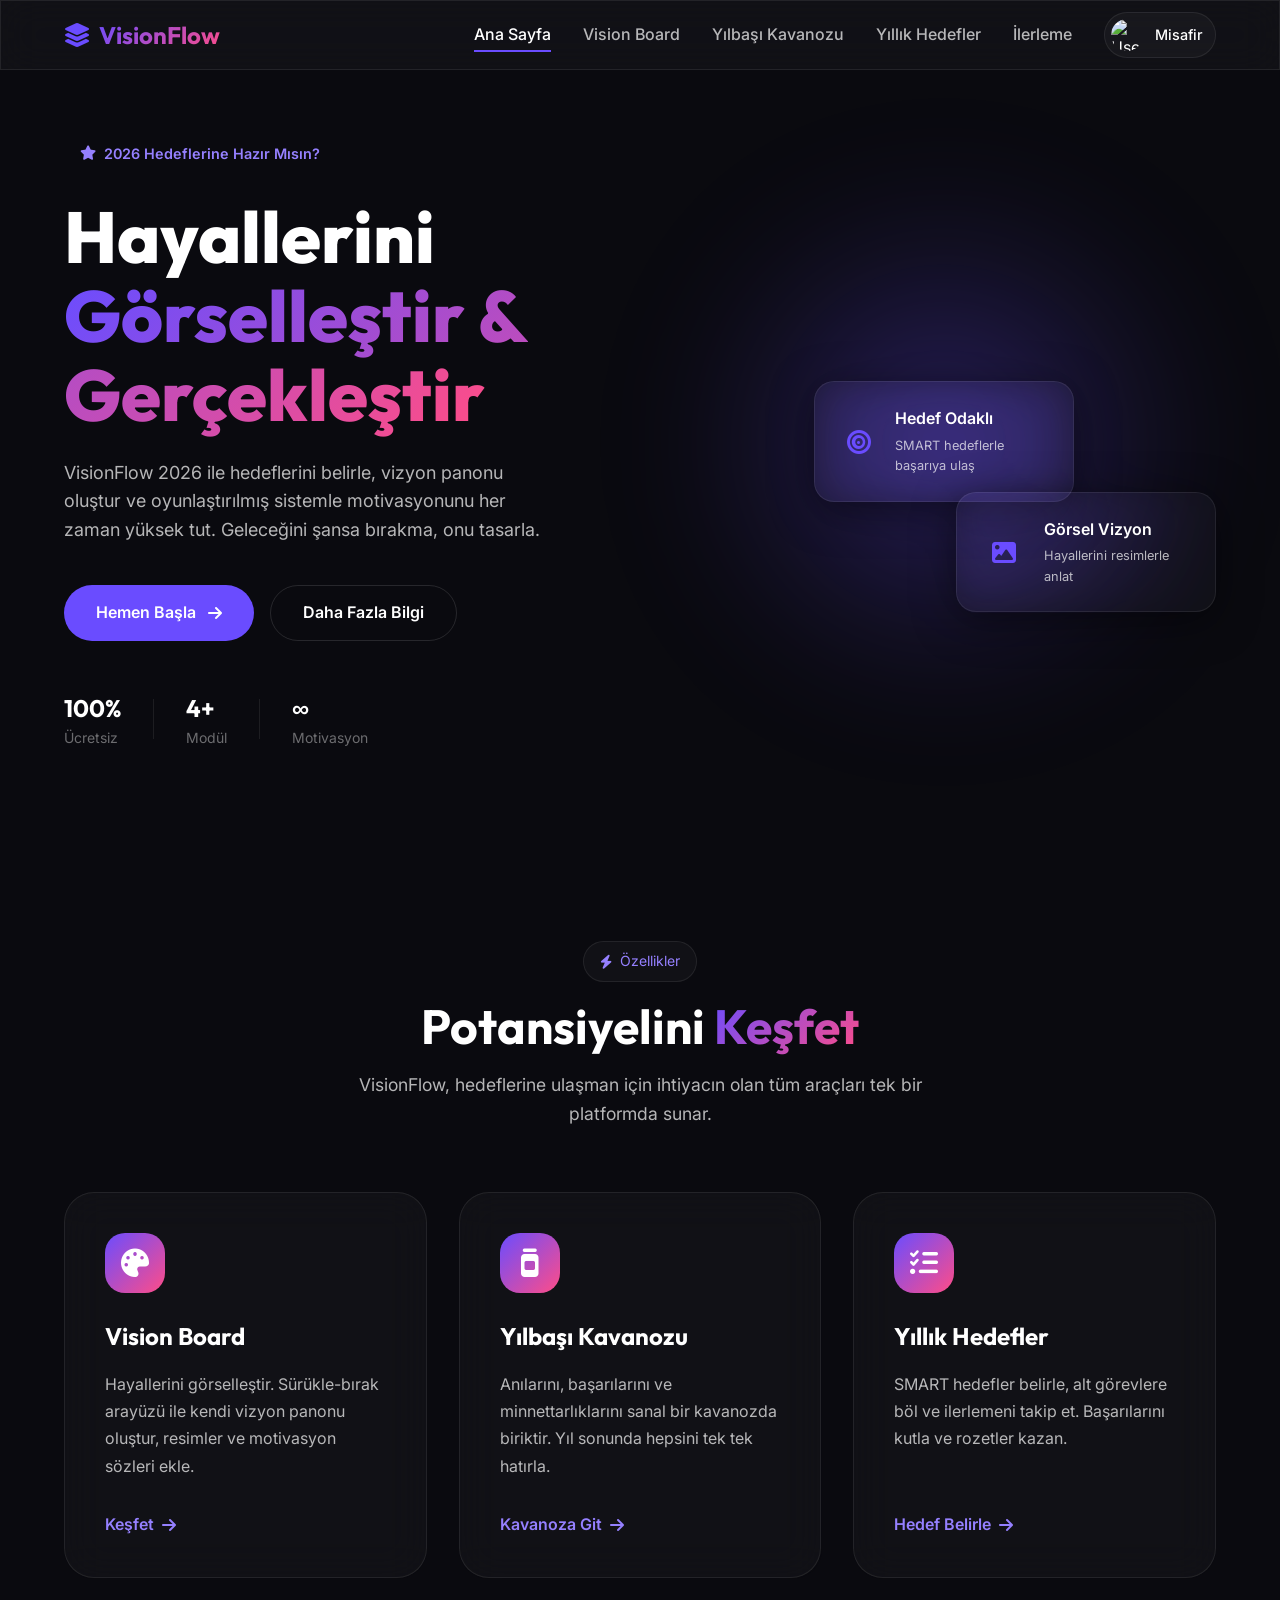
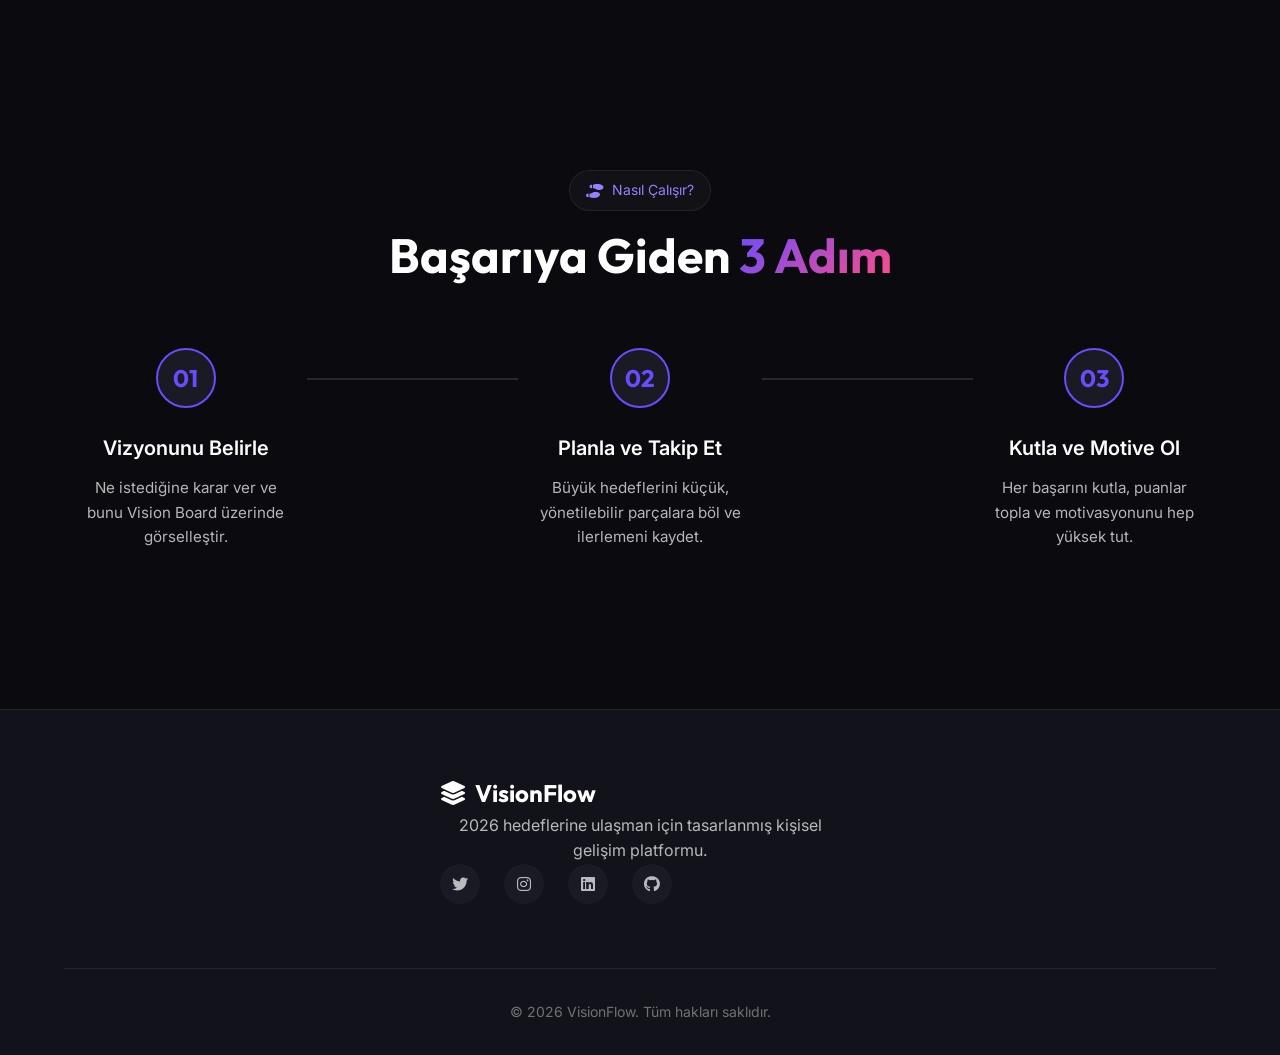
==== index.html @ 08a84262 "first commit" ====
<!DOCTYPE html>
<html lang="tr">
<head>
    <meta charset="UTF-8">
    <meta name="viewport" content="width=device-width, initial-scale=1.0">
    <title>VisionFlow 2026 - Hayallerini Tasarla</title>
    
    <!-- Fonts -->
    <link rel="preconnect" href="https://fonts.googleapis.com">
    <link rel="preconnect" href="https://fonts.gstatic.com" crossorigin>
    <link href="https://fonts.googleapis.com/css2?family=Inter:wght@300;400;500;600&family=Outfit:wght@500;600;700;800&display=swap" rel="stylesheet">
    
    <!-- Icons -->
    <link rel="stylesheet" href="https://cdnjs.cloudflare.com/ajax/libs/font-awesome/6.4.0/css/all.min.css">
    
    <!-- CSS -->
    <link rel="stylesheet" href="css/main.css">
    <link rel="stylesheet" href="css/components.css">
    <link rel="stylesheet" href="css/animations.css">
</head>
<body>
    <!-- Navbar -->
    <nav class="navbar glass">
        <div class="container navbar__container">
            <a href="index.html" class="navbar__logo">
                <i class="fa-solid fa-layer-group"></i>
                <span class="text-gradient">VisionFlow</span>
            </a>
            
            <div class="navbar__menu" id="navbar-menu">
                <ul class="navbar__list">
                    <li class="navbar__item"><a href="index.html" class="navbar__link active">Ana Sayfa</a></li>
                    <li class="navbar__item"><a href="pages/vision-board.html" class="navbar__link">Vision Board</a></li>
                    <li class="navbar__item"><a href="pages/new-year-jar.html" class="navbar__link">Yılbaşı Kavanozu</a></li>
                    <li class="navbar__item"><a href="pages/yearly-goals.html" class="navbar__link">Yıllık Hedefler</a></li>
                    <li class="navbar__item"><a href="pages/dashboard.html" class="navbar__link">İlerleme</a></li>
                </ul>
                <button class="navbar__close" id="navbar-close">
                    <i class="fa-solid fa-xmark"></i>
                </button>
            </div>
            
            <div class="navbar__actions">
                <div class="user-profile">
                    <img src="https://ui-avatars.com/api/?name=User&background=random" alt="User" class="user-avatar">
                    <span class="user-name">Misafir</span>
                </div>
                <button class="navbar__toggle" id="navbar-toggle">
                    <i class="fa-solid fa-bars"></i>
                </button>
            </div>
        </div>
    </nav>

    <!-- Hero Section -->
    <section class="hero section">
        <div class="container hero__container">
            <div class="hero__content">
                <div class="hero__badge fade-in-up">
                    <i class="fa-solid fa-star"></i> 2026 Hedeflerine Hazır Mısın?
                </div>
                <h1 class="hero__title fade-in-up delay-100">
                    Hayallerini <br>
                    <span class="text-gradient">Görselleştir & Gerçekleştir</span>
                </h1>
                <p class="hero__description fade-in-up delay-200">
                    VisionFlow 2026 ile hedeflerini belirle, vizyon panonu oluştur ve oyunlaştırılmış sistemle motivasyonunu her zaman yüksek tut. Geleceğini şansa bırakma, onu tasarla.
                </p>
                <div class="hero__buttons fade-in-up delay-300">
                    <a href="pages/vision-board.html" class="btn btn--primary">
                        Hemen Başla <i class="fa-solid fa-arrow-right"></i>
                    </a>
                    <a href="#features" class="btn btn--outline">
                        Daha Fazla Bilgi
                    </a>
                </div>
                
                <div class="hero__stats fade-in-up delay-400">
                    <div class="stat-item">
                        <span class="stat-number">100%</span>
                        <span class="stat-label">Ücretsiz</span>
                    </div>
                    <div class="stat-divider"></div>
                    <div class="stat-item">
                        <span class="stat-number">4+</span>
                        <span class="stat-label">Modül</span>
                    </div>
                    <div class="stat-divider"></div>
                    <div class="stat-item">
                        <span class="stat-number">∞</span>
                        <span class="stat-label">Motivasyon</span>
                    </div>
                </div>
            </div>
            
            <div class="hero__image fade-in-left delay-200">
                <div class="hero__blob"></div>
                <!-- Placeholder for hero image/illustration -->
                <div class="hero__card glass">
                    <div class="hero__card-icon"><i class="fa-solid fa-bullseye"></i></div>
                    <div class="hero__card-content">
                        <h3>Hedef Odaklı</h3>
                        <p>SMART hedeflerle başarıya ulaş</p>
                    </div>
                </div>
                <div class="hero__card glass hero__card--2">
                    <div class="hero__card-icon"><i class="fa-solid fa-image"></i></div>
                    <div class="hero__card-content">
                        <h3>Görsel Vizyon</h3>
                        <p>Hayallerini resimlerle anlat</p>
                    </div>
                </div>
            </div>
        </div>
    </section>

    <!-- Features Section -->
    <section class="features section" id="features">
        <div class="container">
            <div class="section__header fade-in-up">
                <span class="section__subtitle"><i class="fa-solid fa-bolt"></i> Özellikler</span>
                <h2 class="section__title">Potansiyelini <span class="text-gradient">Keşfet</span></h2>
                <p class="section__description">VisionFlow, hedeflerine ulaşman için ihtiyacın olan tüm araçları tek bir platformda sunar.</p>
            </div>
            
            <div class="features__grid">
                <!-- Feature 1: Vision Board -->
                <div class="feature-card glass fade-in-up delay-100">
                    <div class="feature-card__icon-wrapper">
                        <i class="fa-solid fa-palette feature-card__icon"></i>
                    </div>
                    <h3 class="feature-card__title">Vision Board</h3>
                    <p class="feature-card__description">
                        Hayallerini görselleştir. Sürükle-bırak arayüzü ile kendi vizyon panonu oluştur, resimler ve motivasyon sözleri ekle.
                    </p>
                    <a href="pages/vision-board.html" class="feature-card__link">Keşfet <i class="fa-solid fa-arrow-right"></i></a>
                </div>
                
                <!-- Feature 2: New Year Jar -->
                <div class="feature-card glass fade-in-up delay-200">
                    <div class="feature-card__icon-wrapper">
                        <i class="fa-solid fa-jar feature-card__icon"></i>
                    </div>
                    <h3 class="feature-card__title">Yılbaşı Kavanozu</h3>
                    <p class="feature-card__description">
                        Anılarını, başarılarını ve minnettarlıklarını sanal bir kavanozda biriktir. Yıl sonunda hepsini tek tek hatırla.
                    </p>
                    <a href="pages/new-year-jar.html" class="feature-card__link">Kavanoza Git <i class="fa-solid fa-arrow-right"></i></a>
                </div>
                
                <!-- Feature 3: Yearly Goals -->
                <div class="feature-card glass fade-in-up delay-300">
                    <div class="feature-card__icon-wrapper">
                        <i class="fa-solid fa-list-check feature-card__icon"></i>
                    </div>
                    <h3 class="feature-card__title">Yıllık Hedefler</h3>
                    <p class="feature-card__description">
                        SMART hedefler belirle, alt görevlere böl ve ilerlemeni takip et. Başarılarını kutla ve rozetler kazan.
                    </p>
                    <a href="pages/yearly-goals.html" class="feature-card__link">Hedef Belirle <i class="fa-solid fa-arrow-right"></i></a>
                </div>
            </div>
        </div>
    </section>

    <!-- How It Works Section -->
    <section class="steps section">
        <div class="container">
            <div class="section__header fade-in-up">
                <span class="section__subtitle"><i class="fa-solid fa-shoe-prints"></i> Nasıl Çalışır?</span>
                <h2 class="section__title">Başarıya Giden <span class="text-gradient">3 Adım</span></h2>
            </div>
            
            <div class="steps__wrapper">
                <div class="step-item fade-in-up delay-100">
                    <div class="step-number">01</div>
                    <div class="step-content">
                        <h3>Vizyonunu Belirle</h3>
                        <p>Ne istediğine karar ver ve bunu Vision Board üzerinde görselleştir.</p>
                    </div>
                </div>
                <div class="step-line"></div>
                <div class="step-item fade-in-up delay-200">
                    <div class="step-number">02</div>
                    <div class="step-content">
                        <h3>Planla ve Takip Et</h3>
                        <p>Büyük hedeflerini küçük, yönetilebilir parçalara böl ve ilerlemeni kaydet.</p>
                    </div>
                </div>
                <div class="step-line"></div>
                <div class="step-item fade-in-up delay-300">
                    <div class="step-number">03</div>
                    <div class="step-content">
                        <h3>Kutla ve Motive Ol</h3>
                        <p>Her başarını kutla, puanlar topla ve motivasyonunu hep yüksek tut.</p>
                    </div>
                </div>
            </div>
        </div>
    </section>

    <!-- Footer -->
    <footer class="footer">
        <div class="container footer__container">
            <div class="footer__content">
                <a href="#" class="footer__logo">
                    <i class="fa-solid fa-layer-group"></i> VisionFlow
                </a>
                <p class="footer__text">
                    2026 hedeflerine ulaşman için tasarlanmış kişisel gelişim platformu.
                </p>
                <div class="footer__social">
                    <a href="#" class="footer__social-link"><i class="fa-brands fa-twitter"></i></a>
                    <a href="#" class="footer__social-link"><i class="fa-brands fa-instagram"></i></a>
                    <a href="#" class="footer__social-link"><i class="fa-brands fa-linkedin"></i></a>
                    <a href="#" class="footer__social-link"><i class="fa-brands fa-github"></i></a>
                </div>
            </div>
            <div class="footer__bottom">
                <p>&copy; 2026 VisionFlow. Tüm hakları saklıdır.</p>
            </div>
        </div>
    </footer>

    <!-- Scripts -->
    <script src="js/app.js"></script>
</body>
</html>
---- css/main.css ----
/* ===== CSS VARIABLES ===== */
:root {
    /* Primary Colors */
    --primary-hue: 250;
    --primary: hsl(var(--primary-hue), 100%, 65%);
    --primary-light: hsl(var(--primary-hue), 100%, 75%);
    --primary-dark: hsl(var(--primary-hue), 100%, 45%);
    --primary-bg: hsl(var(--primary-hue), 100%, 97%);
    
    /* Accent Colors */
    --accent-1: hsl(340, 100%, 65%);
    --accent-2: hsl(170, 100%, 45%);
    --accent-3: hsl(45, 100%, 55%);
    --accent-4: hsl(200, 100%, 55%);
    
    /* Category Colors */
    --cat-health: hsl(140, 70%, 45%);
    --cat-career: hsl(220, 70%, 55%);
    --cat-finance: hsl(45, 85%, 50%);
    --cat-education: hsl(280, 70%, 55%);
    --cat-relationships: hsl(340, 70%, 55%);
    --cat-personal: hsl(170, 70%, 45%);
    
    /* Neutral Colors */
    --bg-primary: #0a0a0f;
    --bg-secondary: #12121a;
    --bg-tertiary: #1a1a25;
    --bg-card: rgba(255, 255, 255, 0.03);
    --bg-card-hover: rgba(255, 255, 255, 0.06);
    
    --text-primary: #ffffff;
    --text-secondary: rgba(255, 255, 255, 0.7);
    --text-muted: rgba(255, 255, 255, 0.4);
    
    --border-color: rgba(255, 255, 255, 0.08);
    --border-light: rgba(255, 255, 255, 0.12);
    
    /* Gradients */
    --gradient-primary: linear-gradient(135deg, var(--primary), var(--accent-1));
    --gradient-card: linear-gradient(135deg, rgba(255,255,255,0.1), rgba(255,255,255,0.02));
    --gradient-glow: radial-gradient(circle, var(--primary) 0%, transparent 70%);
    
    /* Shadows */
    --shadow-sm: 0 2px 8px rgba(0, 0, 0, 0.3);
    --shadow-md: 0 4px 20px rgba(0, 0, 0, 0.4);
    --shadow-lg: 0 8px 40px rgba(0, 0, 0, 0.5);
    --shadow-glow: 0 0 30px rgba(var(--primary-hue), 100%, 65%, 0.3);
    
    /* Typography */
    --font-primary: 'Outfit', sans-serif;
    --font-secondary: 'Inter', sans-serif;
    
    /* Spacing */
    --container-width: 1200px;
    --section-padding: 6rem;
    --header-height: 70px;
    
    /* Transitions */
    --transition-fast: 0.2s ease;
    --transition-normal: 0.3s ease;
    --transition-slow: 0.5s ease;
    
    /* Border Radius */
    --radius-sm: 8px;
    --radius-md: 12px;
    --radius-lg: 20px;
    --radius-xl: 30px;
    --radius-full: 9999px;
}

/* ===== RESET & BASE ===== */
*, *::before, *::after {
    margin: 0;
    padding: 0;
    box-sizing: border-box;
}

html {
    scroll-behavior: smooth;
    font-size: 16px;
}

body {
    font-family: var(--font-secondary);
    background: var(--bg-primary);
    color: var(--text-primary);
    line-height: 1.6;
    overflow-x: hidden;
    min-height: 100vh;
}

a {
    text-decoration: none;
    color: inherit;
    transition: var(--transition-fast);
}

ul, ol {
    list-style: none;
}

img {
    max-width: 100%;
    height: auto;
    display: block;
}

button {
    font-family: inherit;
    cursor: pointer;
    border: none;
    outline: none;
    background: none;
}

input, textarea, select {
    font-family: inherit;
    font-size: inherit;
    border: none;
    outline: none;
}

/* ===== UTILITY CLASSES ===== */
.container {
    max-width: var(--container-width);
    margin: 0 auto;
    padding: 0 1.5rem;
}

.section {
    padding: var(--section-padding) 0;
}

.text-gradient {
    background: var(--gradient-primary);
    -webkit-background-clip: text;
    -webkit-text-fill-color: transparent;
    background-clip: text;
}

.glass {
    background: var(--bg-card);
    backdrop-filter: blur(20px);
    -webkit-backdrop-filter: blur(20px);
    border: 1px solid var(--border-color);
}

/* ===== SECTION HEADER ===== */
.section__header {
    text-align: center;
    max-width: 600px;
    margin: 0 auto 4rem;
}

.section__subtitle {
    display: inline-flex;
    align-items: center;
    gap: 0.5rem;
    padding: 0.5rem 1rem;
    background: var(--bg-card);
    border: 1px solid var(--border-color);
    border-radius: var(--radius-full);
    font-size: 0.875rem;
    color: var(--primary-light);
    margin-bottom: 1rem;
}

.section__title {
    font-family: var(--font-primary);
    font-size: clamp(2rem, 5vw, 3rem);
    font-weight: 700;
    line-height: 1.2;
    margin-bottom: 1rem;
}

.section__description {
    font-size: 1.1rem;
    color: var(--text-secondary);
}

/* ===== SCROLLBAR ===== */
::-webkit-scrollbar {
    width: 10px;
}

::-webkit-scrollbar-track {
    background: var(--bg-secondary);
}

::-webkit-scrollbar-thumb {
    background: var(--bg-tertiary);
    border-radius: 5px;
}

::-webkit-scrollbar-thumb:hover {
    background: var(--primary);
}

/* ===== SELECTION ===== */
::selection {
    background: var(--primary);
    color: white;
}
---- css/components.css ----
/* ===== COMPONENTS CSS ===== */

/* --- Buttons --- */
.btn {
    display: inline-flex;
    align-items: center;
    justify-content: center;
    gap: 0.75rem;
    padding: 0.875rem 2rem;
    border-radius: var(--radius-full);
    font-weight: 600;
    font-size: 1rem;
    transition: var(--transition-normal);
    position: relative;
    overflow: hidden;
    z-index: 1;
}

.btn--primary {
    background: var(--primary);
    color: white;
    box-shadow: 0 4px 15px rgba(var(--primary-hue), 100%, 65%, 0.4);
}

.btn--primary:hover {
    background: var(--primary-dark);
    transform: translateY(-2px);
    box-shadow: 0 8px 25px rgba(var(--primary-hue), 100%, 65%, 0.5);
}

.btn--outline {
    background: transparent;
    border: 1px solid var(--border-light);
    color: var(--text-primary);
}

.btn--outline:hover {
    border-color: var(--primary);
    color: var(--primary);
    background: rgba(var(--primary-hue), 100%, 65%, 0.05);
}

/* --- Navbar --- */
.navbar {
    position: fixed;
    top: 0;
    left: 0;
    width: 100%;
    height: var(--header-height);
    z-index: 1000;
    border-bottom: 1px solid var(--border-color);
}

.navbar__container {
    height: 100%;
    display: flex;
    align-items: center;
    justify-content: space-between;
}

.navbar__logo {
    display: flex;
    align-items: center;
    gap: 0.5rem;
    font-family: var(--font-primary);
    font-weight: 700;
    font-size: 1.5rem;
    color: var(--text-primary);
}

.navbar__logo i {
    color: var(--primary);
}

.navbar__menu {
    margin-left: auto;
    margin-right: 2rem;
}

.navbar__list {
    display: flex;
    gap: 2rem;
}

.navbar__link {
    font-weight: 500;
    color: var(--text-secondary);
    position: relative;
    padding: 0.5rem 0;
}

.navbar__link:hover,
.navbar__link.active {
    color: var(--text-primary);
}

.navbar__link::after {
    content: '';
    position: absolute;
    bottom: 0;
    left: 0;
    width: 0;
    height: 2px;
    background: var(--primary);
    transition: var(--transition-normal);
}

.navbar__link:hover::after,
.navbar__link.active::after {
    width: 100%;
}

.navbar__actions {
    display: flex;
    align-items: center;
    gap: 1rem;
}

.user-profile {
    display: flex;
    align-items: center;
    gap: 0.75rem;
    padding: 0.35rem 0.75rem 0.35rem 0.35rem;
    background: var(--bg-card);
    border: 1px solid var(--border-color);
    border-radius: var(--radius-full);
    cursor: pointer;
    transition: var(--transition-fast);
}

.user-profile:hover {
    background: var(--bg-card-hover);
    border-color: var(--primary-light);
}

.user-avatar {
    width: 32px;
    height: 32px;
    border-radius: 50%;
    object-fit: cover;
}

.user-name {
    font-size: 0.9rem;
    font-weight: 500;
}

.navbar__toggle,
.navbar__close {
    display: none;
    font-size: 1.5rem;
    color: var(--text-primary);
}

/* --- Hero Section --- */
.hero {
    position: relative;
    padding-top: calc(var(--header-height) + 4rem);
    overflow: hidden;
}

.hero__container {
    display: grid;
    grid-template-columns: 1fr 1fr;
    align-items: center;
    gap: 4rem;
}

.hero__badge {
    display: inline-flex;
    align-items: center;
    gap: 0.5rem;
    padding: 0.5rem 1rem;
    background: rgba(var(--primary-hue), 100%, 65%, 0.1);
    border: 1px solid rgba(var(--primary-hue), 100%, 65%, 0.2);
    border-radius: var(--radius-full);
    color: var(--primary-light);
    font-weight: 600;
    font-size: 0.9rem;
    margin-bottom: 1.5rem;
}

.hero__title {
    font-family: var(--font-primary);
    font-size: clamp(2.5rem, 6vw, 4.5rem);
    font-weight: 800;
    line-height: 1.1;
    margin-bottom: 1.5rem;
}

.hero__description {
    font-size: 1.125rem;
    color: var(--text-secondary);
    margin-bottom: 2.5rem;
    max-width: 500px;
}

.hero__buttons {
    display: flex;
    gap: 1rem;
    margin-bottom: 3rem;
}

.hero__stats {
    display: flex;
    align-items: center;
    gap: 2rem;
}

.stat-item {
    display: flex;
    flex-direction: column;
}

.stat-number {
    font-family: var(--font-primary);
    font-size: 1.5rem;
    font-weight: 700;
    color: var(--text-primary);
}

.stat-label {
    font-size: 0.875rem;
    color: var(--text-muted);
}

.stat-divider {
    width: 1px;
    height: 40px;
    background: var(--border-color);
}

.hero__image {
    position: relative;
    height: 500px;
    display: flex;
    align-items: center;
    justify-content: center;
}

.hero__blob {
    position: absolute;
    width: 500px;
    height: 500px;
    background: var(--gradient-glow);
    filter: blur(80px);
    opacity: 0.4;
    z-index: -1;
    border-radius: 50%;
}

.hero__card {
    position: absolute;
    padding: 1.5rem;
    border-radius: var(--radius-lg);
    width: 260px;
    display: flex;
    align-items: center;
    gap: 1rem;
    box-shadow: var(--shadow-lg);
    animation: float 6s ease-in-out infinite;
}

.hero__card--2 {
    top: 60%;
    right: 0;
    animation-delay: 3s;
}

.hero__card:first-of-type {
    top: 20%;
    left: 0;
}

.hero__card-icon {
    width: 50px;
    height: 50px;
    border-radius: var(--radius-md);
    background: rgba(var(--primary-hue), 100%, 65%, 0.1);
    display: flex;
    align-items: center;
    justify-content: center;
    font-size: 1.5rem;
    color: var(--primary);
}

.hero__card-content h3 {
    font-size: 1rem;
    font-weight: 600;
    margin-bottom: 0.25rem;
}

.hero__card-content p {
    font-size: 0.8rem;
    color: var(--text-secondary);
}

/* --- Features Section --- */
.features__grid {
    display: grid;
    grid-template-columns: repeat(auto-fit, minmax(300px, 1fr));
    gap: 2rem;
}

.feature-card {
    padding: 2.5rem;
    border-radius: var(--radius-xl);
    transition: var(--transition-normal);
    display: flex;
    flex-direction: column;
    align-items: flex-start;
    height: 100%;
}

.feature-card:hover {
    transform: translateY(-10px);
    background: var(--bg-card-hover);
    border-color: var(--primary-light);
    box-shadow: var(--shadow-glow);
}

.feature-card__icon-wrapper {
    width: 60px;
    height: 60px;
    border-radius: var(--radius-lg);
    background: var(--gradient-primary);
    display: flex;
    align-items: center;
    justify-content: center;
    margin-bottom: 1.5rem;
}

.feature-card__icon {
    font-size: 1.75rem;
    color: white;
}

.feature-card__title {
    font-family: var(--font-primary);
    font-size: 1.5rem;
    font-weight: 700;
    margin-bottom: 1rem;
}

.feature-card__description {
    color: var(--text-secondary);
    margin-bottom: 2rem;
    line-height: 1.7;
    flex-grow: 1;
}

.feature-card__link {
    font-weight: 600;
    color: var(--primary-light);
    display: inline-flex;
    align-items: center;
    gap: 0.5rem;
    transition: var(--transition-fast);
}

.feature-card__link:hover {
    gap: 0.75rem;
    color: var(--primary);
}

/* --- Steps Section --- */
.steps__wrapper {
    display: flex;
    align-items: flex-start;
    justify-content: space-between;
    position: relative;
    margin-top: 3rem;
}

.step-item {
    flex: 1;
    text-align: center;
    position: relative;
    z-index: 2;
    padding: 0 1rem;
}

.step-number {
    width: 60px;
    height: 60px;
    background: var(--bg-tertiary);
    border: 2px solid var(--primary);
    border-radius: 50%;
    display: flex;
    align-items: center;
    justify-content: center;
    font-family: var(--font-primary);
    font-size: 1.5rem;
    font-weight: 700;
    color: var(--primary);
    margin: 0 auto 1.5rem;
    box-shadow: 0 0 0 8px var(--bg-primary);
}

.step-content h3 {
    font-size: 1.25rem;
    font-weight: 600;
    margin-bottom: 0.75rem;
}

.step-content p {
    font-size: 0.95rem;
    color: var(--text-secondary);
}

.step-line {
    flex: 1;
    height: 2px;
    background: var(--border-light);
    margin-top: 30px;
    position: relative;
    z-index: 1;
}

/* --- Footer --- */
.footer {
    background: var(--bg-secondary);
    padding: 4rem 0 2rem;
    border-top: 1px solid var(--border-color);
    margin-top: 4rem;
}

.footer__container {
    display: flex;
    flex-direction: column;
    align-items: center;
    text-align: center;
    gap: 2rem;
}

.footer__logo {
    font-family: var(--font-primary);
    font-size: 1.5rem;
    font-weight: 700;
    color: var(--text-primary);
    display: flex;
    align-items: center;
    gap: 0.5rem;
}

.footer__text {
    color: var(--text-secondary);
    max-width: 400px;
}

.footer__social {
    display: flex;
    gap: 1.5rem;
}

.footer__social-link {
    width: 40px;
    height: 40px;
    border-radius: 50%;
    background: var(--bg-tertiary);
    display: flex;
    align-items: center;
    justify-content: center;
    color: var(--text-secondary);
    transition: var(--transition-fast);
}

.footer__social-link:hover {
    background: var(--primary);
    color: white;
    transform: translateY(-3px);
}

.footer__bottom {
    margin-top: 2rem;
    padding-top: 2rem;
    border-top: 1px solid var(--border-color);
    width: 100%;
    text-align: center;
}

.footer__bottom p {
    font-size: 0.875rem;
    color: var(--text-muted);
}

/* --- Responsive --- */
@media (max-width: 968px) {
    .hero__container {
        grid-template-columns: 1fr;
        text-align: center;
        gap: 3rem;
    }

    .hero__description {
        margin-left: auto;
        margin-right: auto;
    }

    .hero__buttons {
        justify-content: center;
    }

    .hero__stats {
        justify-content: center;
    }

    .hero__image {
        height: 400px;
    }

    .steps__wrapper {
        flex-direction: column;
        gap: 2rem;
    }

    .step-line {
        display: none;
    }

    .step-item {
        display: flex;
        align-items: center;
        text-align: left;
        gap: 1.5rem;
        width: 100%;
    }

    .step-number {
        margin: 0;
        flex-shrink: 0;
    }
}

@media (max-width: 768px) {
    .navbar__menu {
        position: fixed;
        top: 0;
        right: -100%;
        width: 80%;
        height: 100%;
        background: var(--bg-secondary);
        padding: 4rem 2rem;
        transition: var(--transition-normal);
        box-shadow: var(--shadow-lg);
    }

    .navbar__menu.show-menu {
        right: 0;
    }

    .navbar__list {
        flex-direction: column;
        gap: 1.5rem;
    }

    .navbar__toggle,
    .navbar__close {
        display: block;
    }

    .navbar__close {
        position: absolute;
        top: 1.5rem;
        right: 1.5rem;
    }

    .user-profile {
        display: none;
        /* Hide on mobile for simplicity or move to menu */
    }
}
---- css/animations.css ----
/* ===== ANIMATIONS CSS ===== */

/* --- Keyframes --- */
@keyframes fadeInUp {
    from {
        opacity: 0;
        transform: translateY(30px);
    }

    to {
        opacity: 1;
        transform: translateY(0);
    }
}

@keyframes fadeIn {
    from {
        opacity: 0;
    }

    to {
        opacity: 1;
    }
}

@keyframes fadeInLeft {
    from {
        opacity: 0;
        transform: translateX(30px);
    }

    to {
        opacity: 1;
        transform: translateX(0);
    }
}

@keyframes float {
    0% {
        transform: translateY(0);
    }

    50% {
        transform: translateY(-15px);
    }

    100% {
        transform: translateY(0);
    }
}

@keyframes pulse {
    0% {
        box-shadow: 0 0 0 0 rgba(var(--primary-hue), 100%, 65%, 0.4);
    }

    70% {
        box-shadow: 0 0 0 10px rgba(var(--primary-hue), 100%, 65%, 0);
    }

    100% {
        box-shadow: 0 0 0 0 rgba(var(--primary-hue), 100%, 65%, 0);
    }
}

/* --- Utility Classes --- */
.fade-in-up {
    animation: fadeInUp 0.8s cubic-bezier(0.2, 0.8, 0.2, 1) forwards;
    opacity: 0;
    /* Start hidden */
}

.fade-in {
    animation: fadeIn 1s ease forwards;
    opacity: 0;
}

.fade-in-left {
    animation: fadeInLeft 0.8s cubic-bezier(0.2, 0.8, 0.2, 1) forwards;
    opacity: 0;
}

/* --- Delays --- */
.delay-100 {
    animation-delay: 0.1s;
}

.delay-200 {
    animation-delay: 0.2s;
}

.delay-300 {
    animation-delay: 0.3s;
}

.delay-400 {
    animation-delay: 0.4s;
}

.delay-500 {
    animation-delay: 0.5s;
}
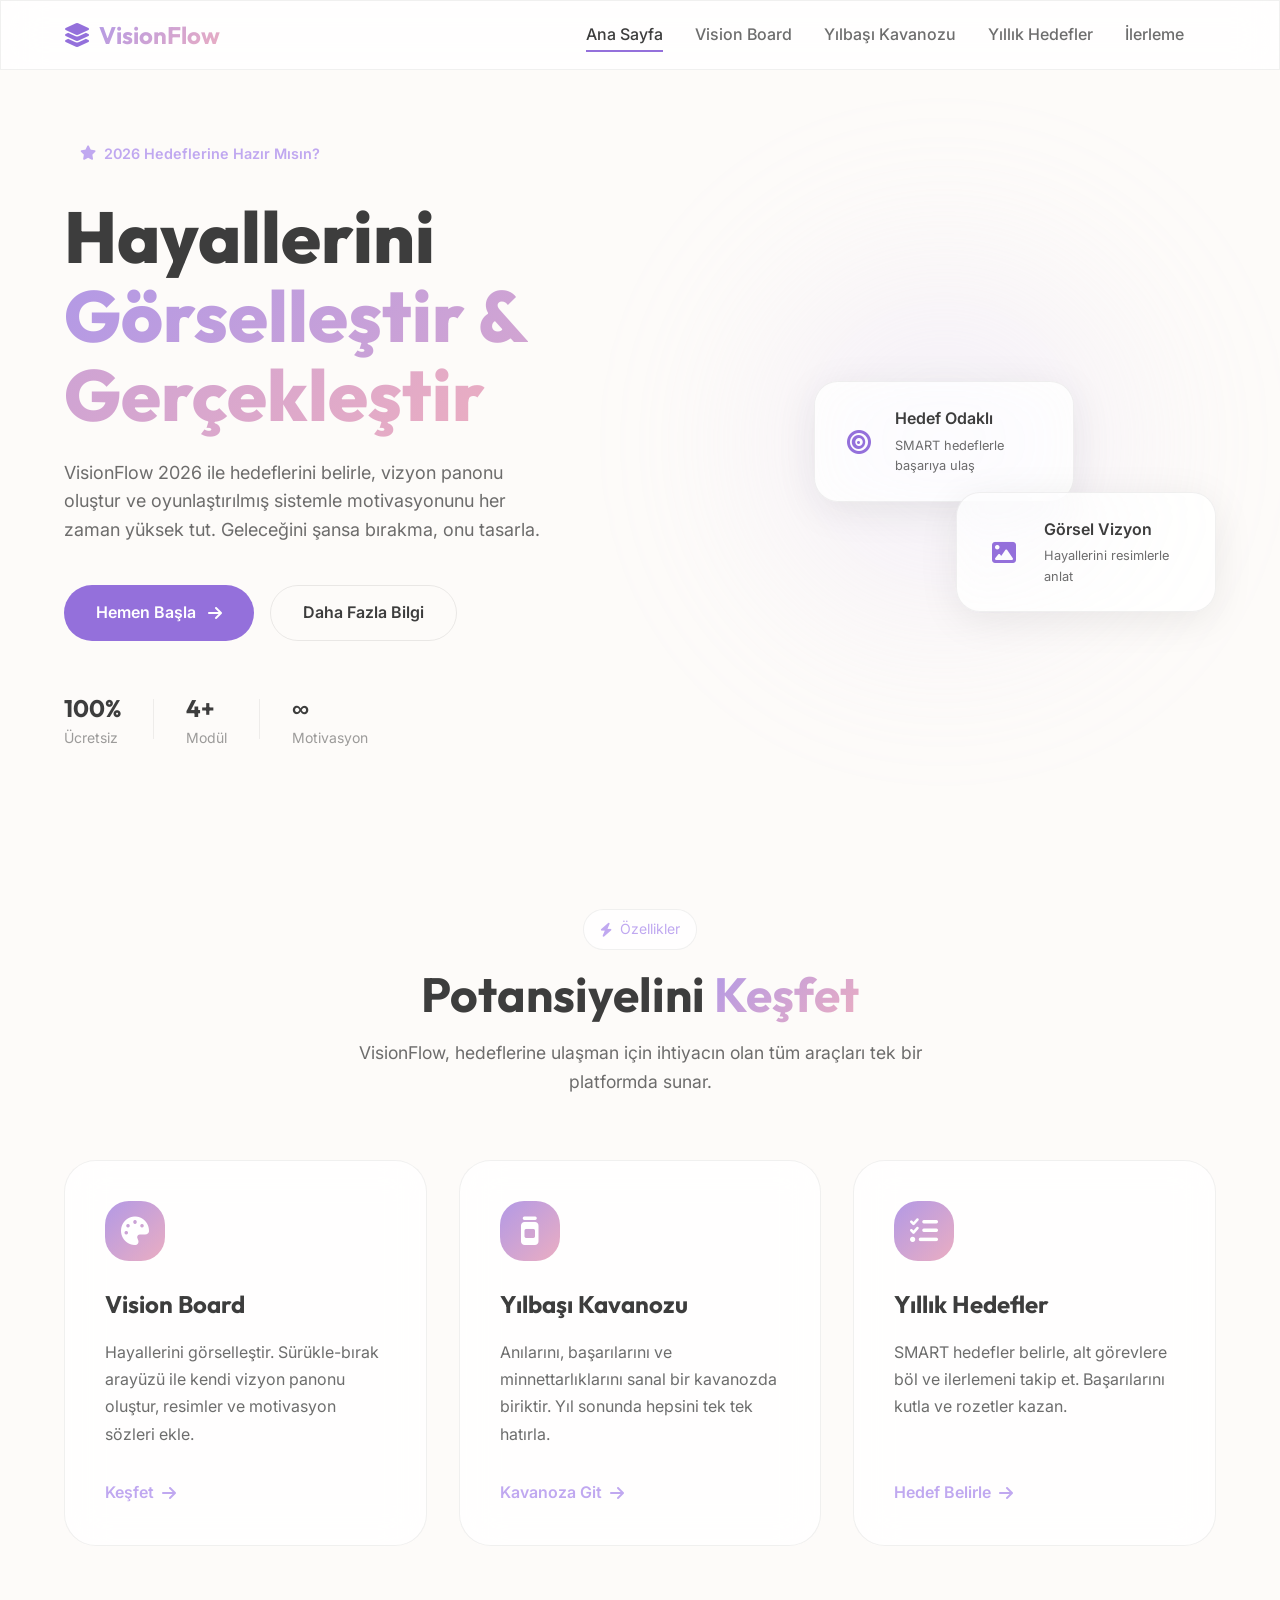
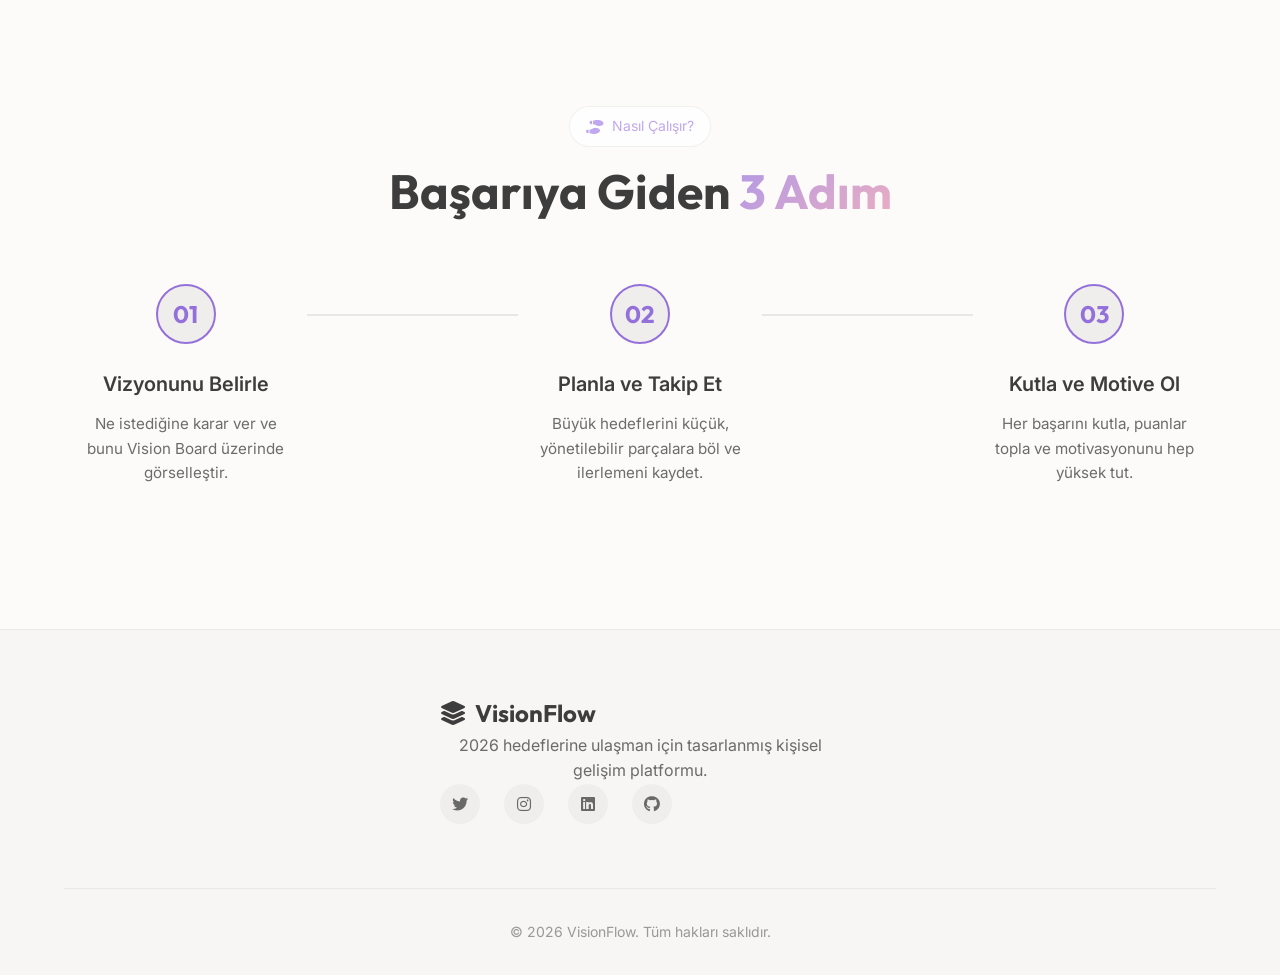
==== commit 7a409f97: "hesap kısmı kaldırıldı" ====
--- a/index.html
+++ b/index.html
@@ -1,23 +1,27 @@
 <!DOCTYPE html>
 <html lang="tr">
+
 <head>
     <meta charset="UTF-8">
     <meta name="viewport" content="width=device-width, initial-scale=1.0">
     <title>VisionFlow 2026 - Hayallerini Tasarla</title>
-    
+
     <!-- Fonts -->
     <link rel="preconnect" href="https://fonts.googleapis.com">
     <link rel="preconnect" href="https://fonts.gstatic.com" crossorigin>
-    <link href="https://fonts.googleapis.com/css2?family=Inter:wght@300;400;500;600&family=Outfit:wght@500;600;700;800&display=swap" rel="stylesheet">
-    
+    <link
+        href="https://fonts.googleapis.com/css2?family=Inter:wght@300;400;500;600&family=Outfit:wght@500;600;700;800&display=swap"
+        rel="stylesheet">
+
     <!-- Icons -->
     <link rel="stylesheet" href="https://cdnjs.cloudflare.com/ajax/libs/font-awesome/6.4.0/css/all.min.css">
-    
+
     <!-- CSS -->
     <link rel="stylesheet" href="css/main.css">
     <link rel="stylesheet" href="css/components.css">
     <link rel="stylesheet" href="css/animations.css">
 </head>
+
 <body>
     <!-- Navbar -->
     <nav class="navbar glass">
@@ -26,25 +30,24 @@
                 <i class="fa-solid fa-layer-group"></i>
                 <span class="text-gradient">VisionFlow</span>
             </a>
-            
+
             <div class="navbar__menu" id="navbar-menu">
                 <ul class="navbar__list">
                     <li class="navbar__item"><a href="index.html" class="navbar__link active">Ana Sayfa</a></li>
-                    <li class="navbar__item"><a href="pages/vision-board.html" class="navbar__link">Vision Board</a></li>
-                    <li class="navbar__item"><a href="pages/new-year-jar.html" class="navbar__link">Yılbaşı Kavanozu</a></li>
-                    <li class="navbar__item"><a href="pages/yearly-goals.html" class="navbar__link">Yıllık Hedefler</a></li>
+                    <li class="navbar__item"><a href="pages/vision-board.html" class="navbar__link">Vision Board</a>
+                    </li>
+                    <li class="navbar__item"><a href="pages/new-year-jar.html" class="navbar__link">Yılbaşı Kavanozu</a>
+                    </li>
+                    <li class="navbar__item"><a href="pages/yearly-goals.html" class="navbar__link">Yıllık Hedefler</a>
+                    </li>
                     <li class="navbar__item"><a href="pages/dashboard.html" class="navbar__link">İlerleme</a></li>
                 </ul>
                 <button class="navbar__close" id="navbar-close">
                     <i class="fa-solid fa-xmark"></i>
                 </button>
             </div>
-            
+
             <div class="navbar__actions">
-                <div class="user-profile">
-                    <img src="https://ui-avatars.com/api/?name=User&background=random" alt="User" class="user-avatar">
-                    <span class="user-name">Misafir</span>
-                </div>
                 <button class="navbar__toggle" id="navbar-toggle">
                     <i class="fa-solid fa-bars"></i>
                 </button>
@@ -64,7 +67,8 @@
                     <span class="text-gradient">Görselleştir & Gerçekleştir</span>
                 </h1>
                 <p class="hero__description fade-in-up delay-200">
-                    VisionFlow 2026 ile hedeflerini belirle, vizyon panonu oluştur ve oyunlaştırılmış sistemle motivasyonunu her zaman yüksek tut. Geleceğini şansa bırakma, onu tasarla.
+                    VisionFlow 2026 ile hedeflerini belirle, vizyon panonu oluştur ve oyunlaştırılmış sistemle
+                    motivasyonunu her zaman yüksek tut. Geleceğini şansa bırakma, onu tasarla.
                 </p>
                 <div class="hero__buttons fade-in-up delay-300">
                     <a href="pages/vision-board.html" class="btn btn--primary">
@@ -74,7 +78,7 @@
                         Daha Fazla Bilgi
                     </a>
                 </div>
-                
+
                 <div class="hero__stats fade-in-up delay-400">
                     <div class="stat-item">
                         <span class="stat-number">100%</span>
@@ -92,7 +96,7 @@
                     </div>
                 </div>
             </div>
-            
+
             <div class="hero__image fade-in-left delay-200">
                 <div class="hero__blob"></div>
                 <!-- Placeholder for hero image/illustration -->
@@ -120,9 +124,10 @@
             <div class="section__header fade-in-up">
                 <span class="section__subtitle"><i class="fa-solid fa-bolt"></i> Özellikler</span>
                 <h2 class="section__title">Potansiyelini <span class="text-gradient">Keşfet</span></h2>
-                <p class="section__description">VisionFlow, hedeflerine ulaşman için ihtiyacın olan tüm araçları tek bir platformda sunar.</p>
-            </div>
-            
+                <p class="section__description">VisionFlow, hedeflerine ulaşman için ihtiyacın olan tüm araçları tek bir
+                    platformda sunar.</p>
+            </div>
+
             <div class="features__grid">
                 <!-- Feature 1: Vision Board -->
                 <div class="feature-card glass fade-in-up delay-100">
@@ -131,11 +136,13 @@
                     </div>
                     <h3 class="feature-card__title">Vision Board</h3>
                     <p class="feature-card__description">
-                        Hayallerini görselleştir. Sürükle-bırak arayüzü ile kendi vizyon panonu oluştur, resimler ve motivasyon sözleri ekle.
+                        Hayallerini görselleştir. Sürükle-bırak arayüzü ile kendi vizyon panonu oluştur, resimler ve
+                        motivasyon sözleri ekle.
                     </p>
-                    <a href="pages/vision-board.html" class="feature-card__link">Keşfet <i class="fa-solid fa-arrow-right"></i></a>
-                </div>
-                
+                    <a href="pages/vision-board.html" class="feature-card__link">Keşfet <i
+                            class="fa-solid fa-arrow-right"></i></a>
+                </div>
+
                 <!-- Feature 2: New Year Jar -->
                 <div class="feature-card glass fade-in-up delay-200">
                     <div class="feature-card__icon-wrapper">
@@ -143,11 +150,13 @@
                     </div>
                     <h3 class="feature-card__title">Yılbaşı Kavanozu</h3>
                     <p class="feature-card__description">
-                        Anılarını, başarılarını ve minnettarlıklarını sanal bir kavanozda biriktir. Yıl sonunda hepsini tek tek hatırla.
+                        Anılarını, başarılarını ve minnettarlıklarını sanal bir kavanozda biriktir. Yıl sonunda hepsini
+                        tek tek hatırla.
                     </p>
-                    <a href="pages/new-year-jar.html" class="feature-card__link">Kavanoza Git <i class="fa-solid fa-arrow-right"></i></a>
-                </div>
-                
+                    <a href="pages/new-year-jar.html" class="feature-card__link">Kavanoza Git <i
+                            class="fa-solid fa-arrow-right"></i></a>
+                </div>
+
                 <!-- Feature 3: Yearly Goals -->
                 <div class="feature-card glass fade-in-up delay-300">
                     <div class="feature-card__icon-wrapper">
@@ -155,9 +164,11 @@
                     </div>
                     <h3 class="feature-card__title">Yıllık Hedefler</h3>
                     <p class="feature-card__description">
-                        SMART hedefler belirle, alt görevlere böl ve ilerlemeni takip et. Başarılarını kutla ve rozetler kazan.
+                        SMART hedefler belirle, alt görevlere böl ve ilerlemeni takip et. Başarılarını kutla ve rozetler
+                        kazan.
                     </p>
-                    <a href="pages/yearly-goals.html" class="feature-card__link">Hedef Belirle <i class="fa-solid fa-arrow-right"></i></a>
+                    <a href="pages/yearly-goals.html" class="feature-card__link">Hedef Belirle <i
+                            class="fa-solid fa-arrow-right"></i></a>
                 </div>
             </div>
         </div>
@@ -170,7 +181,7 @@
                 <span class="section__subtitle"><i class="fa-solid fa-shoe-prints"></i> Nasıl Çalışır?</span>
                 <h2 class="section__title">Başarıya Giden <span class="text-gradient">3 Adım</span></h2>
             </div>
-            
+
             <div class="steps__wrapper">
                 <div class="step-item fade-in-up delay-100">
                     <div class="step-number">01</div>
@@ -225,4 +236,5 @@
     <!-- Scripts -->
     <script src="js/app.js"></script>
 </body>
-</html>
+
+</html>
--- a/css/main.css
+++ b/css/main.css
@@ -1,75 +1,83 @@
-/* ===== CSS VARIABLES ===== */
+/* ===== CSS VARIABLES - Soft & Dreamy Theme ===== */
 :root {
-    /* Primary Colors */
-    --primary-hue: 250;
-    --primary: hsl(var(--primary-hue), 100%, 65%);
-    --primary-light: hsl(var(--primary-hue), 100%, 75%);
-    --primary-dark: hsl(var(--primary-hue), 100%, 45%);
-    --primary-bg: hsl(var(--primary-hue), 100%, 97%);
-    
-    /* Accent Colors */
-    --accent-1: hsl(340, 100%, 65%);
-    --accent-2: hsl(170, 100%, 45%);
-    --accent-3: hsl(45, 100%, 55%);
-    --accent-4: hsl(200, 100%, 55%);
-    
-    /* Category Colors */
-    --cat-health: hsl(140, 70%, 45%);
-    --cat-career: hsl(220, 70%, 55%);
-    --cat-finance: hsl(45, 85%, 50%);
-    --cat-education: hsl(280, 70%, 55%);
-    --cat-relationships: hsl(340, 70%, 55%);
-    --cat-personal: hsl(170, 70%, 45%);
-    
-    /* Neutral Colors */
-    --bg-primary: #0a0a0f;
-    --bg-secondary: #12121a;
-    --bg-tertiary: #1a1a25;
-    --bg-card: rgba(255, 255, 255, 0.03);
-    --bg-card-hover: rgba(255, 255, 255, 0.06);
-    
-    --text-primary: #ffffff;
-    --text-secondary: rgba(255, 255, 255, 0.7);
-    --text-muted: rgba(255, 255, 255, 0.4);
-    
-    --border-color: rgba(255, 255, 255, 0.08);
-    --border-light: rgba(255, 255, 255, 0.12);
-    
-    /* Gradients */
-    --gradient-primary: linear-gradient(135deg, var(--primary), var(--accent-1));
-    --gradient-card: linear-gradient(135deg, rgba(255,255,255,0.1), rgba(255,255,255,0.02));
-    --gradient-glow: radial-gradient(circle, var(--primary) 0%, transparent 70%);
-    
-    /* Shadows */
-    --shadow-sm: 0 2px 8px rgba(0, 0, 0, 0.3);
-    --shadow-md: 0 4px 20px rgba(0, 0, 0, 0.4);
-    --shadow-lg: 0 8px 40px rgba(0, 0, 0, 0.5);
-    --shadow-glow: 0 0 30px rgba(var(--primary-hue), 100%, 65%, 0.3);
-    
+    /* Primary Colors - Soft lavender/purple */
+    --primary-hue: 260;
+    --primary: hsl(260, 60%, 65%);
+    --primary-light: hsl(260, 70%, 80%);
+    --primary-dark: hsl(260, 50%, 50%);
+    --primary-bg: hsl(260, 30%, 97%);
+
+    /* Accent Colors - Soft pastels */
+    --accent-1: hsl(340, 60%, 75%);
+    /* Soft pink */
+    --accent-2: hsl(170, 50%, 70%);
+    /* Soft mint */
+    --accent-3: hsl(40, 80%, 75%);
+    /* Soft gold */
+    --accent-4: hsl(200, 60%, 75%);
+    /* Soft sky */
+
+    /* Category Colors - Muted & gentle */
+    --cat-health: hsl(340, 50%, 70%);
+    --cat-career: hsl(220, 50%, 70%);
+    --cat-finance: hsl(45, 60%, 70%);
+    --cat-education: hsl(280, 45%, 70%);
+    --cat-relationships: hsl(0, 50%, 75%);
+    --cat-personal: hsl(170, 45%, 65%);
+
+    /* Neutral Colors - Warm whites & soft grays */
+    --bg-primary: #fdfbf9;
+    --bg-secondary: #f8f6f4;
+    --bg-tertiary: #f0eeec;
+    --bg-card: rgba(255, 255, 255, 0.8);
+    --bg-card-hover: rgba(255, 255, 255, 0.95);
+
+    --text-primary: #3d3d3d;
+    --text-secondary: rgba(60, 60, 60, 0.75);
+    --text-muted: rgba(60, 60, 60, 0.5);
+
+    --border-color: rgba(0, 0, 0, 0.06);
+    --border-light: rgba(0, 0, 0, 0.08);
+
+    /* Gradients - Dreamy & ethereal */
+    --gradient-primary: linear-gradient(135deg, hsl(260, 60%, 75%), hsl(340, 60%, 80%));
+    --gradient-card: linear-gradient(135deg, rgba(255, 255, 255, 0.9), rgba(255, 255, 255, 0.6));
+    --gradient-glow: radial-gradient(circle, hsl(260, 60%, 90%) 0%, transparent 70%);
+    --gradient-bg: linear-gradient(180deg, #fdfbf9 0%, #f5f0eb 100%);
+
+    /* Shadows - Soft & diffused */
+    --shadow-sm: 0 2px 8px rgba(0, 0, 0, 0.04);
+    --shadow-md: 0 4px 20px rgba(0, 0, 0, 0.06);
+    --shadow-lg: 0 8px 40px rgba(0, 0, 0, 0.08);
+    --shadow-soft: 0 10px 40px rgba(180, 160, 200, 0.15);
+    --shadow-glow: 0 0 30px rgba(180, 160, 220, 0.2);
+
     /* Typography */
     --font-primary: 'Outfit', sans-serif;
     --font-secondary: 'Inter', sans-serif;
-    
-    /* Spacing */
+
+    /* Spacing - More breathing room */
     --container-width: 1200px;
-    --section-padding: 6rem;
+    --section-padding: 5rem;
     --header-height: 70px;
-    
-    /* Transitions */
-    --transition-fast: 0.2s ease;
-    --transition-normal: 0.3s ease;
-    --transition-slow: 0.5s ease;
-    
-    /* Border Radius */
-    --radius-sm: 8px;
-    --radius-md: 12px;
-    --radius-lg: 20px;
-    --radius-xl: 30px;
+
+    /* Transitions - Gentle & smooth */
+    --transition-fast: 0.2s cubic-bezier(0.4, 0, 0.2, 1);
+    --transition-normal: 0.3s cubic-bezier(0.4, 0, 0.2, 1);
+    --transition-slow: 0.5s cubic-bezier(0.4, 0, 0.2, 1);
+
+    /* Border Radius - Soft & rounded */
+    --radius-sm: 12px;
+    --radius-md: 16px;
+    --radius-lg: 24px;
+    --radius-xl: 32px;
     --radius-full: 9999px;
 }
 
 /* ===== RESET & BASE ===== */
-*, *::before, *::after {
+*,
+*::before,
+*::after {
     margin: 0;
     padding: 0;
     box-sizing: border-box;
@@ -95,7 +103,8 @@
     transition: var(--transition-fast);
 }
 
-ul, ol {
+ul,
+ol {
     list-style: none;
 }
 
@@ -113,7 +122,9 @@
     background: none;
 }
 
-input, textarea, select {
+input,
+textarea,
+select {
     font-family: inherit;
     font-size: inherit;
     border: none;
@@ -197,7 +208,540 @@
 }
 
 /* ===== SELECTION ===== */
-::selection {
-    background: var(--primary);
+
+/* ===== VISION BOARD PAGE STYLES - Soft & Dreamy ===== */
+.vb-section {
+    background: var(--gradient-bg);
+    background-image:
+        radial-gradient(circle at 10% 20%, rgba(200, 180, 220, 0.15) 0%, transparent 25%),
+        radial-gradient(circle at 90% 80%, rgba(220, 180, 200, 0.12) 0%, transparent 25%),
+        radial-gradient(circle at 50% 50%, rgba(180, 200, 220, 0.08) 0%, transparent 40%);
+}
+
+.vb-container {
+    display: grid;
+    grid-template-columns: 340px 1fr;
+    gap: 2.5rem;
+    height: calc(100vh - var(--header-height) - 4rem);
+}
+
+/* Sidebar Styles - Glassmorphism light */
+.vb-sidebar {
+    padding: 2rem;
+    border-radius: var(--radius-xl);
+    display: flex;
+    flex-direction: column;
+    gap: 1.75rem;
+    height: 100%;
+    overflow-y: auto;
+    background: rgba(255, 255, 255, 0.7);
+    backdrop-filter: blur(20px);
+    -webkit-backdrop-filter: blur(20px);
+    border: 1px solid rgba(255, 255, 255, 0.5);
+    box-shadow: var(--shadow-soft);
+}
+
+.vb-sidebar__header h3 {
+    font-size: 0.8rem;
+    font-weight: 600;
+    color: var(--text-muted);
+    letter-spacing: 1px;
+    text-transform: uppercase;
+    display: flex;
+    align-items: center;
+    gap: 0.5rem;
+}
+
+.vb-categories-grid {
+    display: grid;
+    grid-template-columns: repeat(2, 1fr);
+    gap: 1rem;
+}
+
+.vb-cat-btn {
+    display: flex;
+    flex-direction: column;
+    align-items: center;
+    justify-content: center;
+    gap: 0.6rem;
+    padding: 1.25rem 1rem;
+    background: rgba(255, 255, 255, 0.6);
+    border: 1px solid rgba(0, 0, 0, 0.04);
+    border-radius: var(--radius-lg);
+    transition: var(--transition-normal);
+    cursor: pointer;
+    color: var(--text-secondary);
+    box-shadow: 0 2px 8px rgba(0, 0, 0, 0.03);
+}
+
+/* 2026 Yatay Kategori Butonu */
+.vb-cat-btn--wide {
+    grid-column: span 2;
+    flex-direction: row;
+    padding: 0.75rem 1rem;
+    background: linear-gradient(135deg, rgba(180, 160, 200, 0.3), rgba(200, 180, 220, 0.2));
+    border: 1px solid rgba(180, 160, 200, 0.3);
+}
+
+.vb-cat-btn--wide .cat-icon {
+    width: 100%;
+    height: 60px;
+    object-fit: contain;
+    border-radius: var(--radius-sm);
+}
+
+.cat-year-label {
+    font-size: 1.5rem;
+    font-weight: 700;
+    color: var(--primary);
+    letter-spacing: 2px;
+}
+
+.cat-icon {
+    width: 48px;
+    height: 48px;
+    object-fit: cover;
+    border-radius: var(--radius-md);
+    transition: var(--transition-normal);
+}
+
+.vb-cat-btn:hover .cat-icon {
+    transform: scale(1.1);
+}
+
+.vb-cat-btn:hover {
+    background: rgba(255, 255, 255, 0.9);
+    transform: translateY(-3px);
+    box-shadow: 0 8px 25px rgba(180, 160, 200, 0.2);
+}
+
+.vb-cat-btn.active {
+    background: white;
+    border-color: var(--primary-light);
+    box-shadow: 0 8px 30px rgba(180, 160, 200, 0.25);
+    transform: translateY(-2px);
+}
+
+.vb-cat-btn span {
+    font-size: 0.8rem;
+    font-weight: 500;
+    color: var(--text-secondary);
+}
+
+.vb-divider {
+    height: 1px;
+    background: linear-gradient(90deg, transparent, var(--border-color), transparent);
+    margin: 0.5rem 0;
+    width: 100%;
+}
+
+.vb-upload-area {
+    display: flex;
+    flex-direction: column;
+    gap: 0.75rem;
+}
+
+.hidden-input {
+    display: none;
+}
+
+.btn--full {
+    width: 100%;
+    justify-content: center;
+}
+
+.btn--soft {
+    background: rgba(255, 255, 255, 0.05);
+    color: var(--text-primary);
+    border: 1px solid var(--border-color);
+}
+
+.btn--soft:hover {
+    background: rgba(255, 255, 255, 0.1);
+}
+
+.vb-url-input-wrapper {
+    position: relative;
+}
+
+/* Assets Area */
+.vb-assets-area {
+    flex: 1;
+    overflow-y: auto;
+    min-height: 350px;
+    max-height: 450px;
+    padding-right: 0.5rem;
+}
+
+.assets-grid {
+    display: grid;
+    grid-template-columns: repeat(2, 1fr);
+    gap: 1rem;
+    margin-top: 1rem;
+}
+
+.asset-item {
+    position: relative;
+    border-radius: var(--radius-md);
+    overflow: hidden;
+    aspect-ratio: 1;
+    cursor: grab;
+    border: 2px solid transparent;
+    transition: var(--transition-normal);
+    box-shadow: 0 2px 8px rgba(0, 0, 0, 0.06);
+}
+
+.asset-item:hover {
+    border-color: var(--primary-light);
+    transform: scale(1.03) translateY(-2px);
+    box-shadow: 0 8px 25px rgba(180, 160, 200, 0.2);
+    z-index: 10;
+}
+
+.asset-item img {
+    width: 100%;
+    height: 100%;
+    object-fit: cover;
+    pointer-events: none;
+    border-radius: var(--radius-sm);
+}
+
+/* Board Area */
+.vb-board-wrapper {
+    display: flex;
+    flex-direction: column;
+    gap: 1.5rem;
+    height: 100%;
+}
+
+.vb-board-header {
+    display: flex;
+    justify-content: space-between;
+    align-items: flex-end;
+}
+
+.vb-title {
+    font-size: 2rem;
+    font-weight: 700;
+    line-height: 1.1;
+}
+
+.vb-subtitle {
+    font-size: 1rem;
+    color: var(--text-secondary);
+    margin-top: 0.5rem;
+}
+
+.vb-actions {
+    display: flex;
+    gap: 0.5rem;
+}
+
+.btn--icon {
+    width: 40px;
+    height: 40px;
+    padding: 0;
+    display: flex;
+    align-items: center;
+    justify-content: center;
+    border-radius: var(--radius-md);
+}
+
+/* Board Container Updates - Soft & Inviting */
+.board-container {
+    flex: 1;
+    background: rgba(255, 255, 255, 0.5);
+    border: 2px dashed rgba(180, 160, 200, 0.3);
+    border-radius: var(--radius-xl);
+    position: relative;
+    overflow: hidden;
+    display: block;
+    overflow-y: auto;
+    padding: 2rem;
+    backdrop-filter: blur(10px);
+    -webkit-backdrop-filter: blur(10px);
+    box-shadow: inset 0 0 60px rgba(200, 180, 220, 0.05);
+}
+
+/* If we want a grid layout inside the board but draggable */
+.board-grid-view {
+    display: grid;
+    grid-template-columns: repeat(auto-fill, minmax(200px, 1fr));
+    grid-auto-rows: 200px;
+    gap: 1.5rem;
+}
+
+.board-placeholder {
+    position: absolute;
+    top: 50%;
+    left: 50%;
+    transform: translate(-50%, -50%);
+    text-align: center;
+    color: rgba(180, 160, 200, 0.4);
+    pointer-events: none;
+}
+
+.board-placeholder i {
+    font-size: 4rem;
+    margin-bottom: 1.5rem;
+    opacity: 0.6;
+}
+
+.board-placeholder p {
+    font-size: 1.1rem;
+    font-weight: 500;
+    letter-spacing: 0.5px;
+}
+
+/* Active Drag State */
+.board-container.drag-over {
+    border-color: var(--primary-light);
+    background: rgba(230, 220, 240, 0.3);
+    box-shadow: inset 0 0 80px rgba(180, 160, 220, 0.1);
+}
+
+/* Responsive */
+@media (max-width: 968px) {
+    .vb-container {
+        grid-template-columns: 1fr;
+        height: auto;
+    }
+
+    .vb-sidebar {
+        height: auto;
+        max-height: 500px;
+    }
+
+    .board-container {
+        min-height: 500px;
+    }
+}
+
+/* ===== TEMPLATE SELECTOR STYLES ===== */
+.template-selector {
+    position: relative;
+}
+
+.template-btn {
+    display: flex;
+    align-items: center;
+    gap: 0.5rem;
+    padding: 0.6rem 1rem;
+    background: rgba(255, 255, 255, 0.8);
+    border: 1px solid var(--border-color);
+    border-radius: var(--radius-md);
+    font-size: 0.9rem;
+    font-weight: 500;
+    color: var(--text-primary);
+    cursor: pointer;
+    transition: var(--transition-fast);
+}
+
+.template-btn:hover {
+    background: white;
+    box-shadow: var(--shadow-sm);
+}
+
+.template-dropdown {
+    position: absolute;
+    top: calc(100% + 0.5rem);
+    right: 0;
+    background: white;
+    border: 1px solid var(--border-color);
+    border-radius: var(--radius-lg);
+    padding: 0.75rem;
+    display: none;
+    flex-direction: column;
+    gap: 0.5rem;
+    min-width: 160px;
+    box-shadow: var(--shadow-lg);
+    z-index: 100;
+}
+
+.template-dropdown.show {
+    display: flex;
+}
+
+.template-option {
+    display: flex;
+    align-items: center;
+    gap: 0.75rem;
+    padding: 0.6rem 0.75rem;
+    border-radius: var(--radius-md);
+    cursor: pointer;
+    transition: var(--transition-fast);
+}
+
+.template-option:hover {
+    background: var(--bg-secondary);
+}
+
+.template-option.active {
+    background: var(--primary-bg);
+    border: 1px solid var(--primary-light);
+}
+
+.template-preview {
+    width: 36px;
+    height: 36px;
+    display: grid;
+    gap: 2px;
+    padding: 3px;
+    background: var(--bg-tertiary);
+    border-radius: 6px;
+}
+
+.template-preview div {
+    background: var(--primary-light);
+    border-radius: 2px;
+}
+
+.template-preview--grid {
+    grid-template-columns: 1fr 1fr;
+    grid-template-rows: 1fr 1fr;
+}
+
+.template-preview--stamp {
+    grid-template-columns: 1fr 1fr;
+    grid-template-rows: 1fr 1fr;
+    gap: 3px;
+}
+
+.template-preview--stamp div {
+    border: 1px dashed var(--primary);
+}
+
+.template-preview--table {
+    grid-template-columns: repeat(3, 1fr);
+    grid-template-rows: 1fr 1fr;
+}
+
+.template-preview--polaroid {
+    grid-template-columns: repeat(3, 1fr);
+    grid-template-rows: 1fr;
+}
+
+.template-option span {
+    font-size: 0.85rem;
+    font-weight: 500;
+    color: var(--text-primary);
+}
+
+/* ===== BOARD TEMPLATE LAYOUTS ===== */
+
+/* Grid Layout (Default) */
+.board-container.template-grid {
+    display: grid;
+    grid-template-columns: repeat(auto-fill, minmax(180px, 1fr));
+    grid-auto-rows: 180px;
+    gap: 1rem;
+}
+
+/* Table Layout - Tablo Görünümü */
+.board-container.template-table {
+    display: grid;
+    grid-template-columns: repeat(3, 1fr);
+    grid-auto-rows: 200px;
+    gap: 0;
+    border: 2px solid var(--border-color);
+    border-radius: var(--radius-md);
+    overflow: hidden;
+}
+
+.board-container.template-table .board-item {
+    border-radius: 0;
+    border-right: 1px solid var(--border-color);
+    border-bottom: 1px solid var(--border-color);
+}
+
+.board-container.template-table .board-item:nth-child(3n) {
+    border-right: none;
+}
+
+.board-container.template-table .board-item img {
+    width: 100%;
+    height: 100%;
+    object-fit: cover;
+}
+
+/* Polaroid Layout */
+.board-container.template-polaroid {
+    display: flex;
+    flex-wrap: wrap;
+    gap: 1.5rem;
+    justify-content: center;
+    align-content: flex-start;
+    padding: 2rem;
+}
+
+.board-container.template-polaroid .board-item {
+    width: 180px;
+    height: auto;
+    background: white;
+    padding: 0.75rem;
+    padding-bottom: 2.5rem;
+    border-radius: 4px;
+    box-shadow: 0 4px 15px rgba(0, 0, 0, 0.1);
+    transform: rotate(var(--rotation, 0deg));
+}
+
+.board-container.template-polaroid .board-item:nth-child(odd) {
+    --rotation: -3deg;
+}
+
+.board-container.template-polaroid .board-item:nth-child(even) {
+    --rotation: 2deg;
+}
+
+.board-container.template-polaroid .board-item img {
+    width: 100%;
+    height: 160px;
+    object-fit: cover;
+    border-radius: 2px;
+}
+
+/* Board Item Base Styles */
+.board-item {
+    position: relative;
+    border-radius: var(--radius-md);
+    overflow: hidden;
+    cursor: move;
+    box-shadow: var(--shadow-sm);
+    transition: var(--transition-fast);
+    background: var(--bg-card);
+}
+
+.board-item:hover {
+    box-shadow: var(--shadow-md);
+    transform: scale(1.02);
+    z-index: 10;
+}
+
+.board-item img {
+    width: 100%;
+    height: 100%;
+    object-fit: cover;
+    pointer-events: none;
+}
+
+.board-item__delete {
+    position: absolute;
+    top: 8px;
+    right: 8px;
+    width: 28px;
+    height: 28px;
+    background: rgba(0, 0, 0, 0.6);
     color: white;
-}
+    border-radius: 50%;
+    display: flex;
+    align-items: center;
+    justify-content: center;
+    cursor: pointer;
+    opacity: 0;
+    transition: var(--transition-fast);
+    font-size: 0.85rem;
+}
+
+.board-item:hover .board-item__delete {
+    opacity: 1;
+}
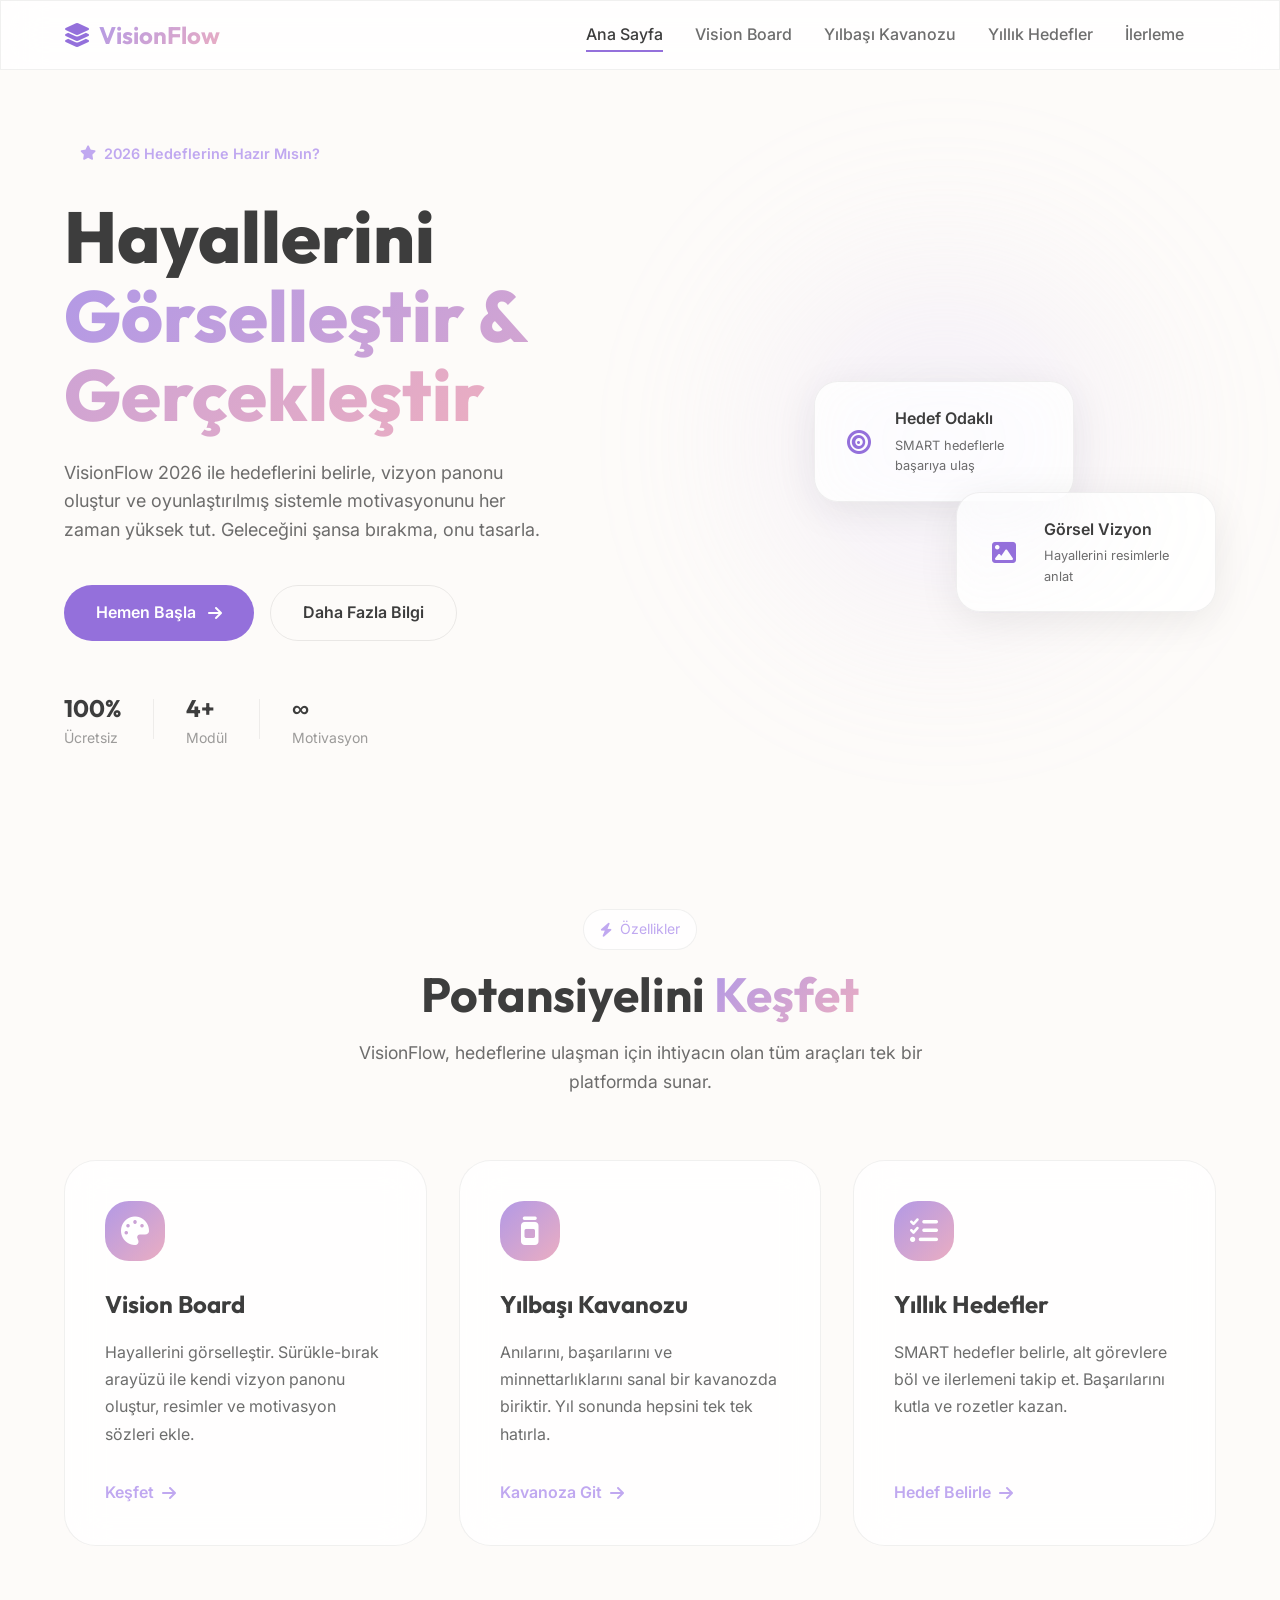
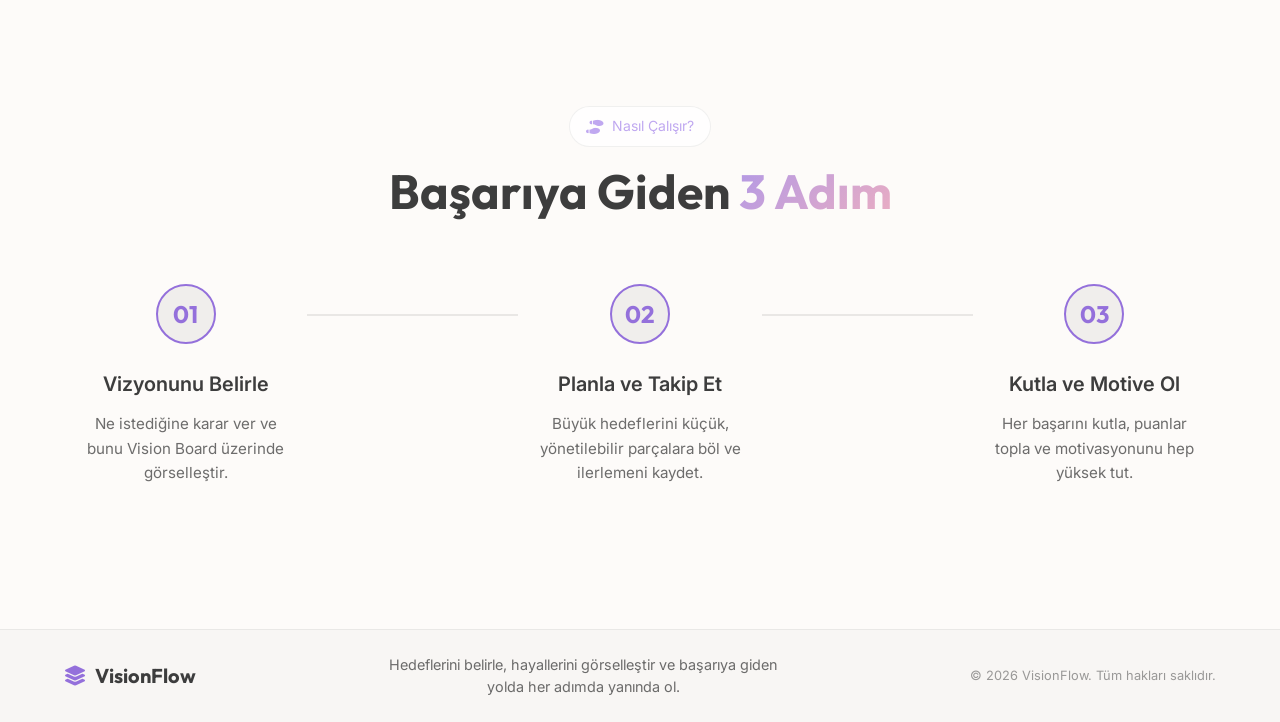
==== commit 2a6ed474: "Add yearly goals, dashboard, and vision board pages, along with new CSS components." ====
--- a/index.html
+++ b/index.html
@@ -213,21 +213,15 @@
     <!-- Footer -->
     <footer class="footer">
         <div class="container footer__container">
-            <div class="footer__content">
-                <a href="#" class="footer__logo">
+            <div class="footer__brand">
+                <a href="index.html" class="footer__logo">
                     <i class="fa-solid fa-layer-group"></i> VisionFlow
                 </a>
-                <p class="footer__text">
-                    2026 hedeflerine ulaşman için tasarlanmış kişisel gelişim platformu.
-                </p>
-                <div class="footer__social">
-                    <a href="#" class="footer__social-link"><i class="fa-brands fa-twitter"></i></a>
-                    <a href="#" class="footer__social-link"><i class="fa-brands fa-instagram"></i></a>
-                    <a href="#" class="footer__social-link"><i class="fa-brands fa-linkedin"></i></a>
-                    <a href="#" class="footer__social-link"><i class="fa-brands fa-github"></i></a>
-                </div>
-            </div>
-            <div class="footer__bottom">
+            </div>
+            <p class="footer__text">
+                Hedeflerini belirle, hayallerini görselleştir ve başarıya giden yolda her adımda yanında ol.
+            </p>
+            <div class="footer__copyright">
                 <p>&copy; 2026 VisionFlow. Tüm hakları saklıdır.</p>
             </div>
         </div>
--- a/css/main.css
+++ b/css/main.css
@@ -279,13 +279,13 @@
     grid-column: span 2;
     flex-direction: row;
     padding: 0.75rem 1rem;
-    background: linear-gradient(135deg, rgba(180, 160, 200, 0.3), rgba(200, 180, 220, 0.2));
-    border: 1px solid rgba(180, 160, 200, 0.3);
+    background: rgba(255, 255, 255, 0.6);
+    border: 1px solid rgba(0, 0, 0, 0.04);
 }
 
 .vb-cat-btn--wide .cat-icon {
     width: 100%;
-    height: 60px;
+    height: 80px;
     object-fit: contain;
     border-radius: var(--radius-sm);
 }
--- a/css/components.css
+++ b/css/components.css
@@ -417,70 +417,90 @@
     z-index: 1;
 }
 
-/* --- Footer --- */
+/* --- Footer (Horizontal Layout) --- */
 .footer {
     background: var(--bg-secondary);
-    padding: 4rem 0 2rem;
+    padding: 1.5rem 0;
     border-top: 1px solid var(--border-color);
     margin-top: 4rem;
 }
 
 .footer__container {
     display: flex;
-    flex-direction: column;
-    align-items: center;
-    text-align: center;
+    flex-direction: row;
+    align-items: center;
+    justify-content: space-between;
     gap: 2rem;
+    flex-wrap: wrap;
+}
+
+.footer__brand {
+    display: flex;
+    align-items: center;
 }
 
 .footer__logo {
     font-family: var(--font-primary);
-    font-size: 1.5rem;
+    font-size: 1.25rem;
     font-weight: 700;
     color: var(--text-primary);
     display: flex;
     align-items: center;
     gap: 0.5rem;
+    transition: var(--transition-fast);
+}
+
+.footer__logo:hover {
+    color: var(--primary);
+}
+
+.footer__logo i {
+    color: var(--primary);
 }
 
 .footer__text {
     color: var(--text-secondary);
+    font-size: 0.9rem;
     max-width: 400px;
+    text-align: center;
+    flex: 1;
+    line-height: 1.5;
 }
 
 .footer__social {
     display: flex;
-    gap: 1.5rem;
+    gap: 0.75rem;
 }
 
 .footer__social-link {
-    width: 40px;
-    height: 40px;
+    width: 36px;
+    height: 36px;
     border-radius: 50%;
     background: var(--bg-tertiary);
+    border: 1px solid var(--border-color);
     display: flex;
     align-items: center;
     justify-content: center;
     color: var(--text-secondary);
+    font-size: 0.9rem;
     transition: var(--transition-fast);
 }
 
 .footer__social-link:hover {
     background: var(--primary);
+    border-color: var(--primary);
     color: white;
-    transform: translateY(-3px);
-}
-
-.footer__bottom {
-    margin-top: 2rem;
-    padding-top: 2rem;
-    border-top: 1px solid var(--border-color);
-    width: 100%;
-    text-align: center;
-}
-
-.footer__bottom p {
-    font-size: 0.875rem;
+    transform: translateY(-2px);
+    box-shadow: 0 4px 12px rgba(var(--primary-hue), 100%, 65%, 0.3);
+}
+
+.footer__copyright {
+    display: flex;
+    align-items: center;
+}
+
+.footer__copyright p {
+    font-size: 0.8rem;
     color: var(--text-muted);
 }
 
@@ -529,6 +549,18 @@
     .step-number {
         margin: 0;
         flex-shrink: 0;
+    }
+}
+
+@media (max-width: 900px) {
+    .footer__container {
+        flex-direction: column;
+        text-align: center;
+        gap: 1.25rem;
+    }
+
+    .footer__text {
+        max-width: 100%;
     }
 }
 
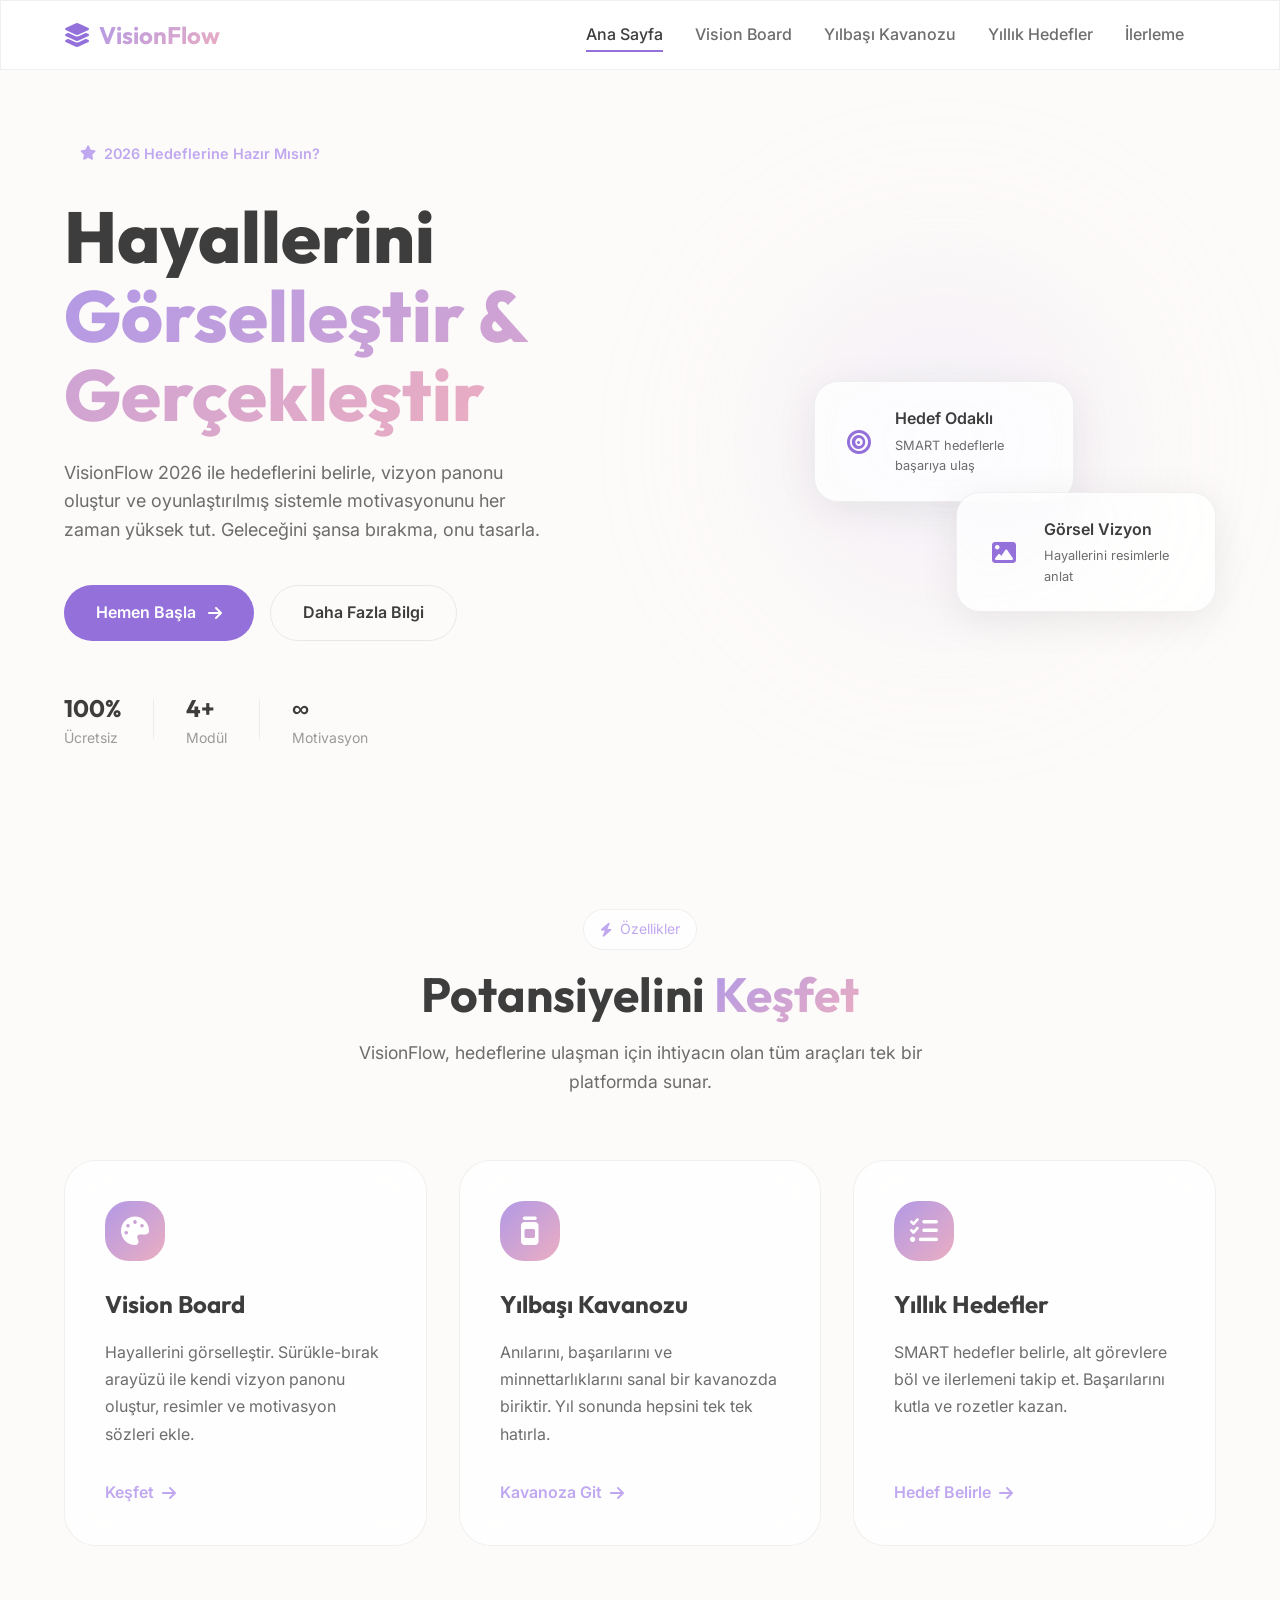
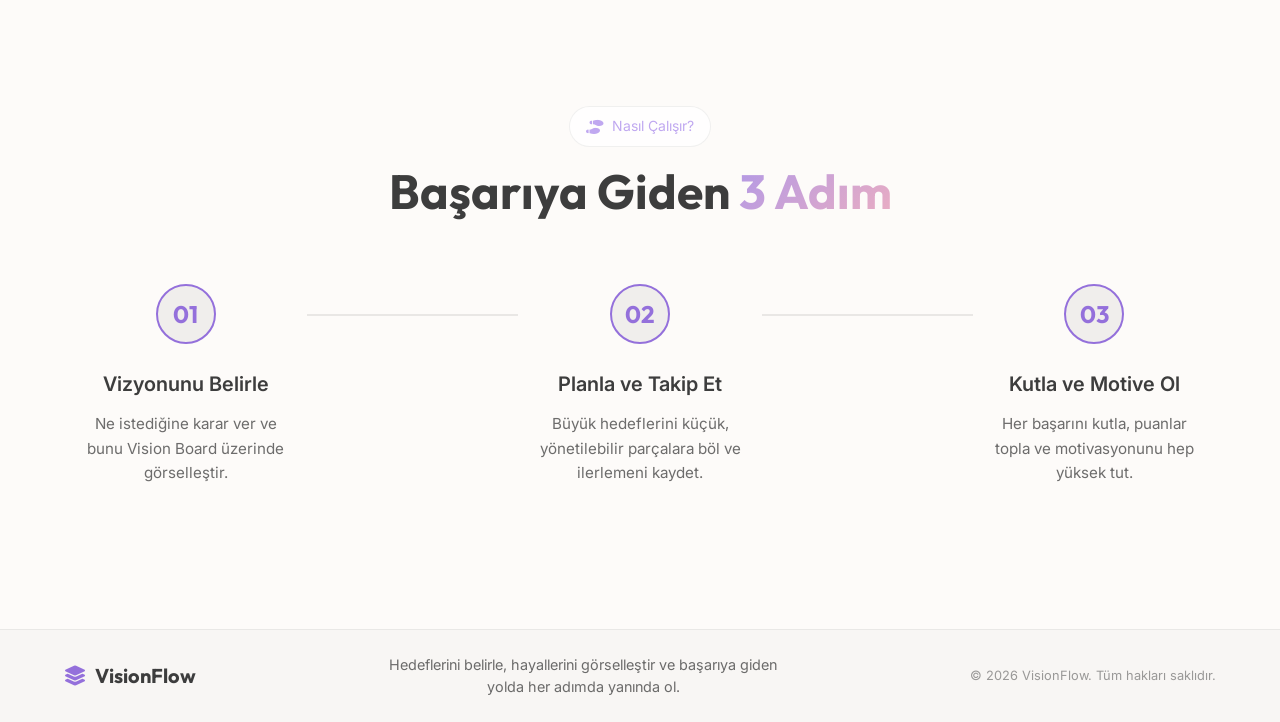
==== commit cca16d8b: "add yearly goals, dashboard, and vision board pages with new component styles." ====
--- a/index.html
+++ b/index.html
@@ -24,7 +24,7 @@
 
 <body>
     <!-- Navbar -->
-    <nav class="navbar glass">
+    <nav class="navbar">
         <div class="container navbar__container">
             <a href="index.html" class="navbar__logo">
                 <i class="fa-solid fa-layer-group"></i>
--- a/css/components.css
+++ b/css/components.css
@@ -49,6 +49,19 @@
     height: var(--header-height);
     z-index: 1000;
     border-bottom: 1px solid var(--border-color);
+}
+
+.navbar::before {
+    content: '';
+    position: absolute;
+    top: 0;
+    left: 0;
+    width: 100%;
+    height: 100%;
+    background: var(--bg-card);
+    backdrop-filter: blur(20px);
+    -webkit-backdrop-filter: blur(20px);
+    z-index: -1;
 }
 
 .navbar__container {
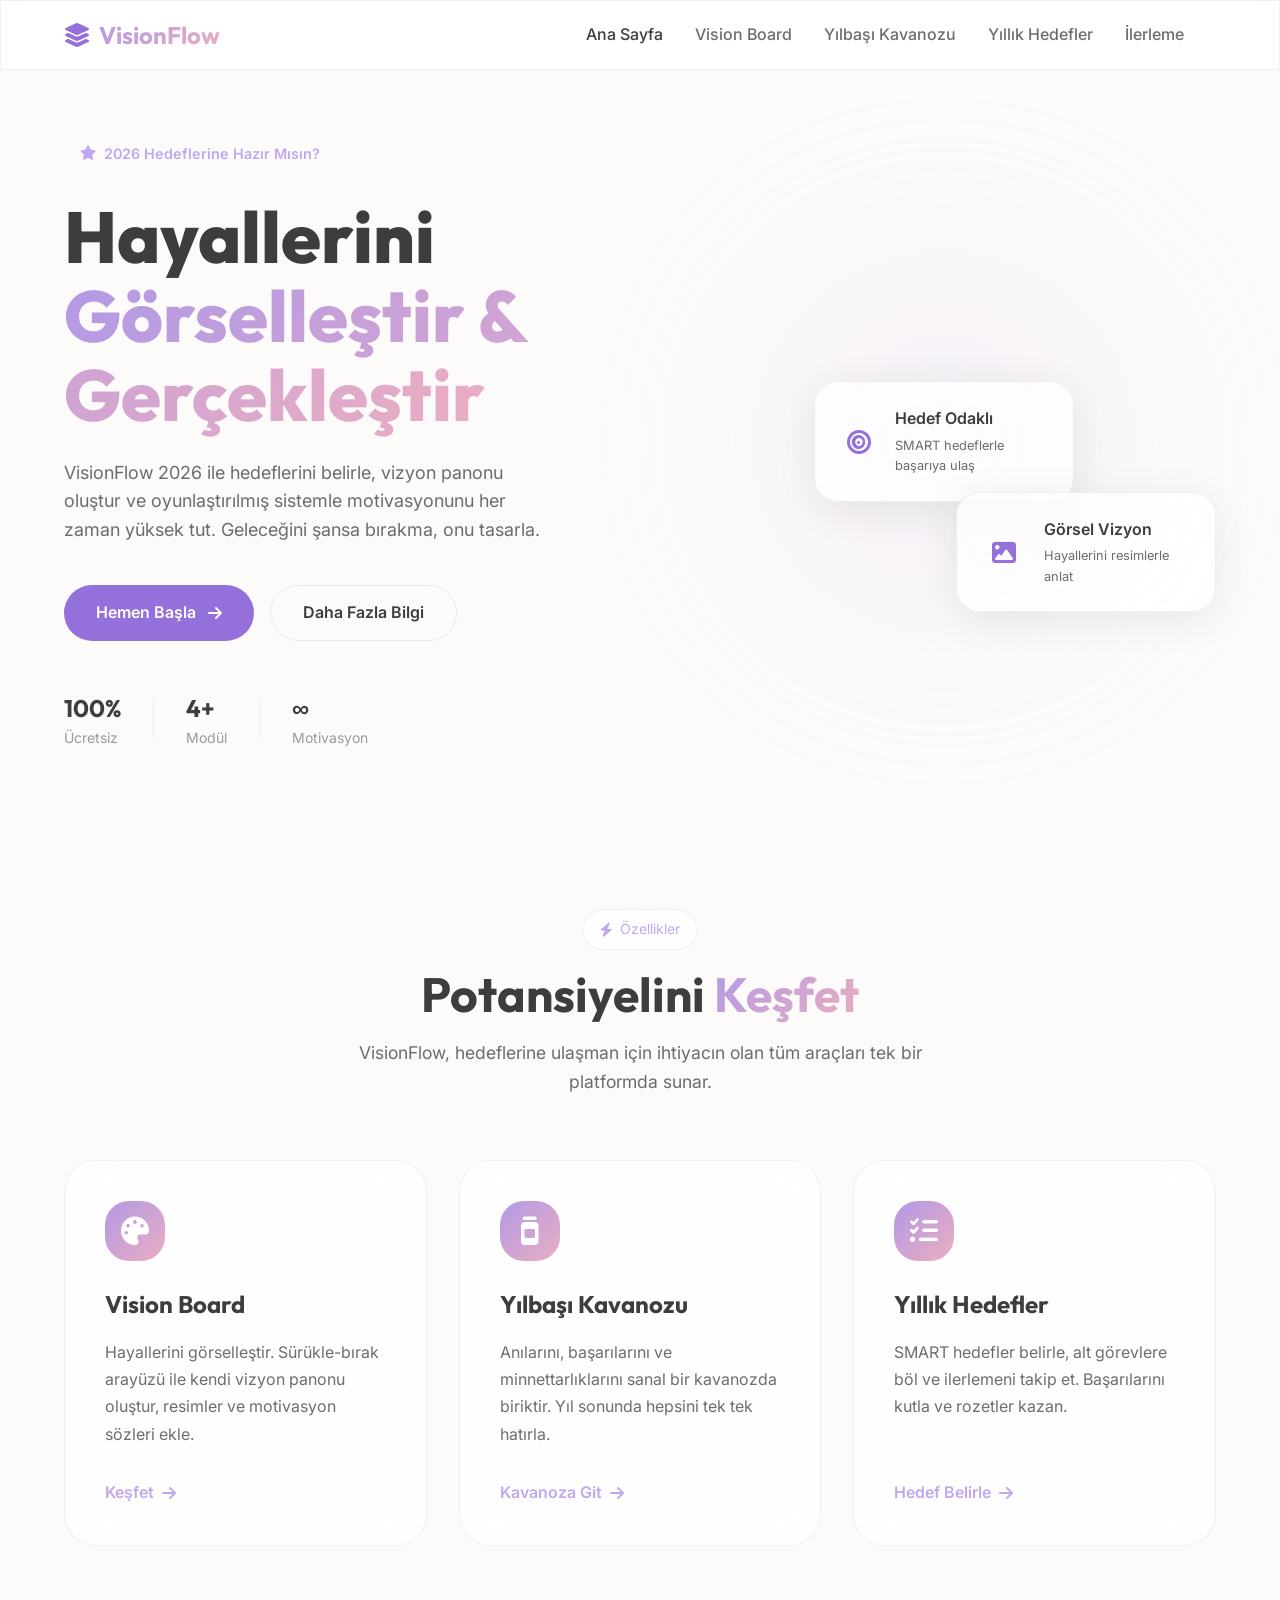
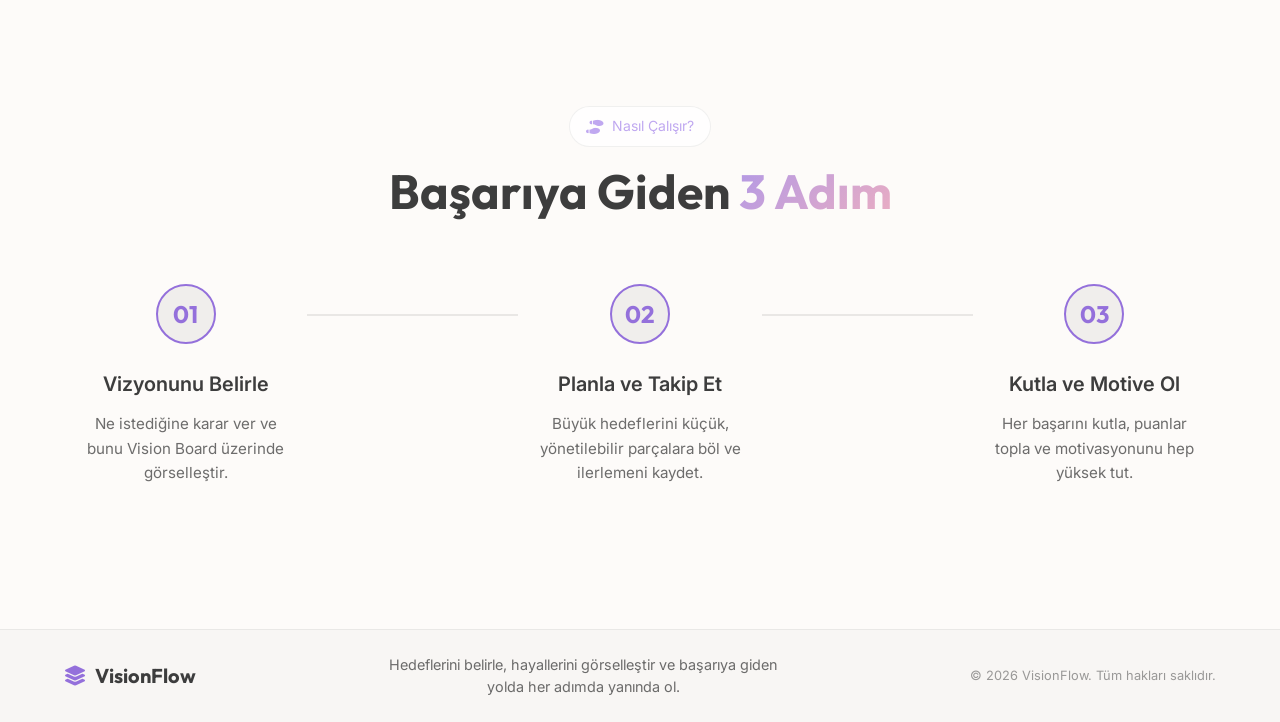
==== commit 7cd3f071: "Add dashboard, vision board, and yearly goals pages, implement gamification module, and introduce mo" ====
--- a/index.html
+++ b/index.html
@@ -20,6 +20,7 @@
     <link rel="stylesheet" href="css/main.css">
     <link rel="stylesheet" href="css/components.css">
     <link rel="stylesheet" href="css/animations.css">
+    <link rel="stylesheet" href="css/mobile-nav.css">
 </head>
 
 <body>
@@ -229,6 +230,7 @@
 
     <!-- Scripts -->
     <script src="js/app.js"></script>
+    <script src="js/mobile-nav.js"></script>
 </body>
 
 </html>
--- a/css/components.css
+++ b/css/components.css
@@ -614,4 +614,35 @@
         display: none;
         /* Hide on mobile for simplicity or move to menu */
     }
-}+}
+/* Mobile Menu Fixes - Appended */
+@media (max-width: 768px) {
+    .navbar__menu {
+        position: fixed;
+        top: 0;
+        right: -100%;
+        width: 100%;
+        height: 100vh;
+        background: var(--bg-secondary);
+        padding: 6rem 2rem 4rem;
+        transition: var(--transition-normal);
+        box-shadow: var(--shadow-lg);
+        display: flex;
+        flex-direction: column;
+        align-items: center;
+        justify-content: flex-start;
+        z-index: 1000;
+        overflow-y: auto;
+    }
+
+    .navbar__menu.show-menu {
+        right: 0;
+    }
+
+    .navbar__list {
+        width: 100%;
+        align-items: center;
+        gap: 2rem;
+    }
+}
+
--- a/css/mobile-nav.css
+++ b/css/mobile-nav.css
@@ -0,0 +1,287 @@
+/* ===== MODERN MOBILE NAVIGATION - Premium Design ===== */
+
+/* Hamburger Button - Animated */
+.navbar__toggle {
+    display: none;
+    width: 44px;
+    height: 44px;
+    padding: 10px;
+    background: transparent;
+    border: none;
+    cursor: pointer;
+    z-index: 1100;
+    position: relative;
+}
+
+.hamburger {
+    position: relative;
+    width: 24px;
+    height: 18px;
+    display: flex;
+    flex-direction: column;
+    justify-content: space-between;
+}
+
+.hamburger__line {
+    display: block;
+    width: 100%;
+    height: 2px;
+    background: var(--text-primary);
+    border-radius: 2px;
+    transition: all 0.3s cubic-bezier(0.68, -0.55, 0.27, 1.55);
+    transform-origin: center;
+}
+
+/* Hamburger Animation to X */
+.navbar__toggle.active .hamburger__line:nth-child(1) {
+    transform: translateY(8px) rotate(45deg);
+}
+
+.navbar__toggle.active .hamburger__line:nth-child(2) {
+    opacity: 0;
+    transform: scaleX(0);
+}
+
+.navbar__toggle.active .hamburger__line:nth-child(3) {
+    transform: translateY(-8px) rotate(-45deg);
+}
+
+/* Mobile Menu Overlay */
+.navbar__menu {
+    /* Desktop: normal inline */
+    display: flex;
+    align-items: center;
+}
+
+/* Mobile Styles */
+@media (max-width: 768px) {
+
+    /* Show hamburger on mobile */
+    .navbar__toggle {
+        display: flex;
+        align-items: center;
+        justify-content: center;
+    }
+
+    /* Hide close button (using hamburger animation instead) */
+    .navbar__close {
+        display: none !important;
+    }
+
+    /* Full-screen Menu Overlay */
+    .navbar__menu {
+        position: fixed;
+        top: 0;
+        left: 0;
+        right: 0;
+        bottom: 0;
+        width: 100%;
+        height: 100vh;
+        height: 100dvh;
+        /* Dynamic viewport height for mobile browsers */
+
+        /* Glassmorphism Background */
+        background: rgba(255, 255, 255, 0.95);
+        backdrop-filter: blur(20px);
+        -webkit-backdrop-filter: blur(20px);
+
+        /* Initial Hidden State */
+        opacity: 0;
+        visibility: hidden;
+        pointer-events: none;
+
+        /* Flexbox Layout */
+        display: flex;
+        flex-direction: column;
+        align-items: center;
+        justify-content: center;
+
+        /* Animation */
+        transition: opacity 0.4s ease, visibility 0.4s ease;
+
+        /* Stay on top */
+        z-index: 1050;
+
+        /* Padding for safe areas */
+        padding: 2rem;
+        padding-top: calc(var(--header-height) + 2rem);
+    }
+
+    /* Menu Open State */
+    .navbar__menu.show-menu {
+        opacity: 1;
+        visibility: visible;
+        pointer-events: all;
+    }
+
+    /* Navigation List */
+    .navbar__list {
+        display: flex;
+        flex-direction: column;
+        align-items: center;
+        gap: 0;
+        width: 100%;
+        max-width: 320px;
+        list-style: none;
+        padding: 0;
+        margin: 0;
+    }
+
+    /* Navigation Items with Staggered Animation */
+    .navbar__item {
+        width: 100%;
+        opacity: 0;
+        transform: translateY(20px);
+        transition: opacity 0.4s ease, transform 0.4s ease;
+    }
+
+    /* Staggered delays when menu opens */
+    .navbar__menu.show-menu .navbar__item {
+        opacity: 1;
+        transform: translateY(0);
+    }
+
+    .navbar__menu.show-menu .navbar__item:nth-child(1) {
+        transition-delay: 0.1s;
+    }
+
+    .navbar__menu.show-menu .navbar__item:nth-child(2) {
+        transition-delay: 0.15s;
+    }
+
+    .navbar__menu.show-menu .navbar__item:nth-child(3) {
+        transition-delay: 0.2s;
+    }
+
+    .navbar__menu.show-menu .navbar__item:nth-child(4) {
+        transition-delay: 0.25s;
+    }
+
+    .navbar__menu.show-menu .navbar__item:nth-child(5) {
+        transition-delay: 0.3s;
+    }
+
+    /* Navigation Links */
+    .navbar__link {
+        display: block;
+        padding: 1rem 1.5rem;
+        font-size: 1.25rem;
+        font-weight: 500;
+        color: var(--text-primary);
+        text-align: center;
+        text-decoration: none;
+        border-radius: var(--radius-lg);
+        transition: all 0.3s ease;
+        position: relative;
+        overflow: hidden;
+    }
+
+    .navbar__link::before {
+        content: '';
+        position: absolute;
+        inset: 0;
+        background: var(--gradient-primary);
+        opacity: 0;
+        transition: opacity 0.3s ease;
+        border-radius: inherit;
+        z-index: -1;
+    }
+
+    .navbar__link:hover,
+    .navbar__link.active {
+        color: var(--primary);
+    }
+
+    .navbar__link:hover::before,
+    .navbar__link.active::before {
+        opacity: 0.1;
+    }
+
+    /* Active Link Indicator */
+    .navbar__link.active {
+        font-weight: 600;
+    }
+
+    .navbar__link.active::after {
+        content: '';
+        position: absolute;
+        bottom: 0.5rem;
+        left: 50%;
+        transform: translateX(-50%);
+        width: 30px;
+        height: 3px;
+        background: var(--gradient-primary);
+        border-radius: 3px;
+    }
+
+    /* Body scroll lock when menu is open */
+    body.menu-open {
+        overflow: hidden;
+        position: fixed;
+        width: 100%;
+    }
+}
+
+/* ===== Special Theme for New Year Jar Page ===== */
+.page-jar .navbar__toggle .hamburger__line {
+    background: #f0e6d2;
+}
+
+.page-jar .navbar__menu {
+    background: rgba(43, 0, 0, 0.95);
+    backdrop-filter: blur(20px);
+}
+
+.page-jar .navbar__link {
+    color: rgba(240, 230, 210, 0.9);
+}
+
+.page-jar .navbar__link:hover,
+.page-jar .navbar__link.active {
+    color: #d4af37;
+}
+
+.page-jar .navbar__link:hover::before,
+.page-jar .navbar__link.active::before {
+    background: linear-gradient(135deg, #d4af37, #f9f1cc);
+}
+
+.page-jar .navbar__link.active::after {
+    background: linear-gradient(90deg, #d4af37, #f9f1cc);
+}
+
+/* ===== Desktop Reset ===== */
+@media (min-width: 769px) {
+    .navbar__menu {
+        position: static;
+        opacity: 1;
+        visibility: visible;
+        pointer-events: all;
+        background: transparent;
+        backdrop-filter: none;
+        padding: 0;
+        height: auto;
+        width: auto;
+        flex-direction: row;
+    }
+
+    .navbar__list {
+        flex-direction: row;
+        gap: 2rem;
+    }
+
+    .navbar__item {
+        opacity: 1;
+        transform: none;
+    }
+
+    .navbar__link {
+        padding: 0.5rem 0;
+        font-size: 1rem;
+    }
+
+    .navbar__link::before,
+    .navbar__link::after {
+        display: none;
+    }
+}
